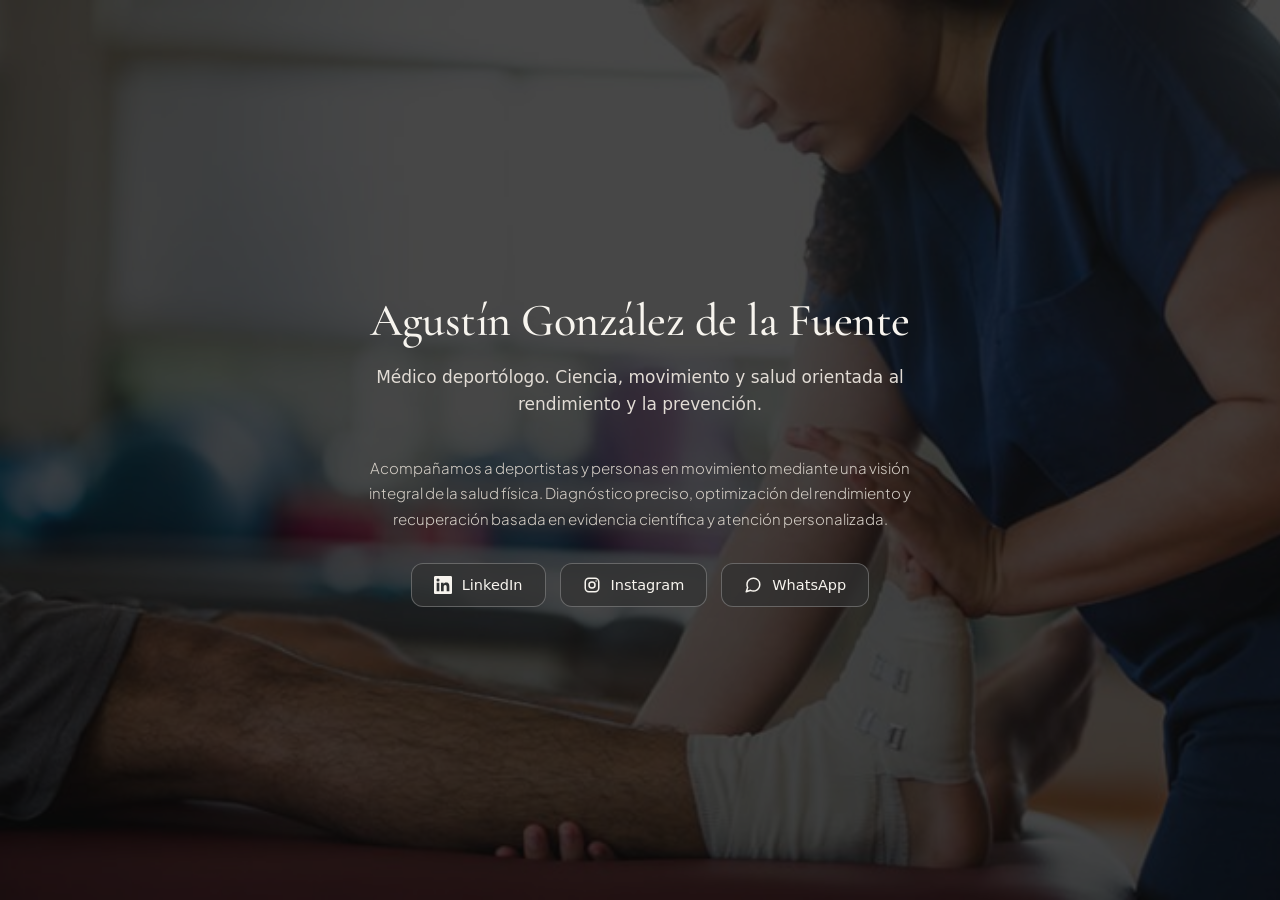
==== index.html @ ac8554bc "Rename index2.html to index.html" ====
<!DOCTYPE html>
<html lang="es">
<head>
    <meta charset="UTF-8">
    <meta name="viewport" content="width=device-width, initial-scale=1.0">
    <title>Agustín González de la Fuente - Médico Deportólogo</title>
    <!-- Importamos fuentes de alta gama desde Google Fonts -->
    <link rel="preconnect" href="https://fonts.googleapis.com">
    <link rel="preconnect" href="https://fonts.gstatic.com" crossorigin>
    <link href="https://fonts.googleapis.com/css2?family=Cormorant+Garamond:ital,wght@0,400;0,500;1,400&family=Plus+Jakarta+Sans:wght@300;400;500&display=swap" rel="stylesheet">
    
    <!-- Conectamos con el archivo CSS -->
    <link rel="stylesheet" href="style.css">
    
    <!-- Estilos específicos con velo negro exagerado para probar legibilidad -->
    <style>
        body, html {
            font-family: 'Plus Jakarta Sans', sans-serif;
        }
        .hero-titulo {
            font-family: 'Cormorant Garamond', serif;
            font-size: 46px;
            font-weight: 500;
            letter-spacing: -0.5px;
        }
        /* Fondo con la imagen */
        .hero-background {
            background-image: url('clinica deporte web 2.jpg');
        }
        /* Velo negro exagerado (opacidad alta al 75% para máxima legibilidad) */
        .hero-overlay {
            background-color: rgba(10, 10, 10, 0.75); 
        }
        /* Botones con borde redondeado */
        .btn-minimal {
            border-radius: 12px;
        }
        /* Estilo para el párrafo extendido */
        .hero-bio-extendida {
            font-size: 15px;
            color: #d1cbc3;
            margin-bottom: 32px;
            line-height: 1.7;
            font-weight: 300;
            max-width: 580px;
            margin-left: auto;
            margin-right: auto;
        }
    </style>
</head>
<body>

    <!-- Contenedor con la imagen de fondo y el velo oscuro profundo -->
    <div class="hero-background">
        <div class="hero-overlay"></div>
        
        <div class="hero-contenido">
            <h1 class="hero-titulo">Agustín González de la Fuente</h1>
            <p class="hero-subtitulo">Médico deportólogo. Ciencia, movimiento y salud orientada al rendimiento y la prevención.</p>
            
            <!-- Texto extendido -->
            <p class="hero-bio-extendida">
                Acompañamos a deportistas y personas en movimiento mediante una visión integral de la salud física. Diagnóstico preciso, optimización del rendimiento y recuperación basada en evidencia científica y atención personalizada.
            </p>

            <!-- Botones minimalistas -->
            <div class="contenedor-botones">
                <!-- LinkedIn -->
                <a href="#" target="_blank" rel="noopener noreferrer" class="btn-minimal">
                    <svg class="icono-svg" xmlns="http://www.w3.org/2000/svg" width="18" height="18" viewBox="0 0 24 24" fill="currentColor">
                        <path d="M20.447 20.452h-3.554v-5.569c0-1.328-.027-3.037-1.852-3.037-1.853 0-2.136 1.445-2.136 2.939v5.667H9.35V9h3.414v1.561h.049c.476-.9 1.637-1.85 3.37-1.85 3.601 0 4.267 2.37 4.267 5.455v6.286zM5.337 7.433a2.062 2.062 0 1 1 0-4.124 2.062 2.062 0 0 1 0 4.124zM7.119 20.452H3.555V9h3.564v11.452zM22.225 0H1.771C.792 0 0 .774 0 1.729v20.542C0 23.227.792 24 1.771 24h20.451C23.2 24 24 23.227 24 22.271V1.729C24 .774 23.2 0 22.222 0h.003z"/>
                    </svg>
                    <span>LinkedIn</span>
                </a>

                <!-- Instagram -->
                <a href="#" target="_blank" rel="noopener noreferrer" class="btn-minimal">
                    <svg class="icono-svg" xmlns="http://www.w3.org/2000/svg" width="18" height="18" viewBox="0 0 24 24" fill="none" stroke="currentColor" stroke-width="2" stroke-linecap="round" stroke-linejoin="round">
                        <rect x="3" y="3" width="18" height="18" rx="5"/>
                        <circle cx="12" cy="12" r="4"/>
                        <circle cx="17.5" cy="6.5" r="1" fill="currentColor" stroke="none"/>
                    </svg>
                    <span>Instagram</span>
                </a>

                <!-- WhatsApp -->
                <a href="#" target="_blank" rel="noopener noreferrer" class="btn-minimal">
                    <svg class="icono-svg" xmlns="http://www.w3.org/2000/svg" width="18" height="18" viewBox="0 0 24 24" fill="none" stroke="currentColor" stroke-width="2" stroke-linecap="round" stroke-linejoin="round">
                        <path d="M21 11.5a8.38 8.38 0 0 1-.9 3.8 8.5 8.5 0 0 1-7.6 4.7 8.38 8.38 0 0 1-3.8-.9L3 21l1.9-5.7a8.38 8.38 0 0 1-.9-3.8 8.5 8.5 0 0 1 4.7-7.6 8.38 8.38 0 0 1 3.8-.9h.5a8.48 8.48 0 0 1 8 8v.5z"/>
                    </svg>
                    <span>WhatsApp</span>
                </a>
            </div>
        </div>
    </div>

</body>
</html>
---- style.css ----
/* Configuración general de la página inmersiva */
* {
    margin: 0;
    padding: 0;
    box-sizing: border-box;
}

body, html {
    height: 100%;
    font-family: 'Georgia', 'Times New Roman', serif;
}

/* Contenedor principal con la foto de fondo */
.hero-background {
    position: relative;
    width: 100%;
    height: 100vh;
    background-image: url('clinica deporte web.jpg');
    background-size: cover;
    background-position: center;
    display: flex;
    align-items: center;
    justify-content: center;
}

/* Velo oscuro sutil (Overlay) para asegurar que la foto brille pero el texto sea legible */
.hero-overlay {
    position: absolute;
    top: 0;
    left: 0;
    width: 100%;
    height: 100%;
    background-color: rgba(20, 20, 20, 0.45);
    z-index: 1;
}

/* Contenido flotante central */
.hero-contenido {
    position: relative;
    z-index: 2;
    text-align: center;
    max-width: 680px;
    padding: 0 24px;
    color: #f7f4ee;
}

/* Título H1 elegante */
.hero-titulo {
    font-size: 38px;
    font-weight: 400;
    letter-spacing: -0.5px;
    margin-bottom: 16px;
    line-height: 1.2;
}

/* Breve bio / subtítulo */
.hero-subtitulo {
    font-size: 17px;
    color: #e2dcd5;
    margin-bottom: 36px;
    line-height: 1.6;
    font-family: system-ui, -apple-system, sans-serif;
    font-weight: 300;
}

/* Contenedor de botones */
.contenedor-botones {
    display: flex;
    justify-content: center;
    gap: 14px;
    flex-wrap: wrap;
}

/* Estilo de los botones minimalistas */
.btn-minimal {
    display: inline-flex;
    align-items: center;
    gap: 10px;
    background-color: rgba(50, 50, 50, 0.75);
    color: #f7f4ee;
    border: 1px solid rgba(255, 255, 255, 0.25);
    padding: 12px 22px;
    border-radius: 6px;
    text-decoration: none;
    font-size: 14.5px;
    font-family: system-ui, -apple-system, sans-serif;
    font-weight: 500;
    backdrop-filter: blur(4px);
    transition: all 0.3s ease;
}

/* Efecto Hover: Pasa a blanco con texto oscuro */
.btn-minimal:hover {
    background-color: #ffffff;
    color: #1a1a1a;
    border-color: #ffffff;
    transform: translateY(-2px);
}

/* Ajustes para celulares */
@media (max-width: 600px) {
    .hero-titulo {
        font-size: 28px;
    }
    .hero-subtitulo {
        font-size: 15px;
    }
    .contenedor-botones {
        flex-direction: column;
        align-items: stretch;
    }
    .btn-minimal {
        justify-content: center;
    }
}
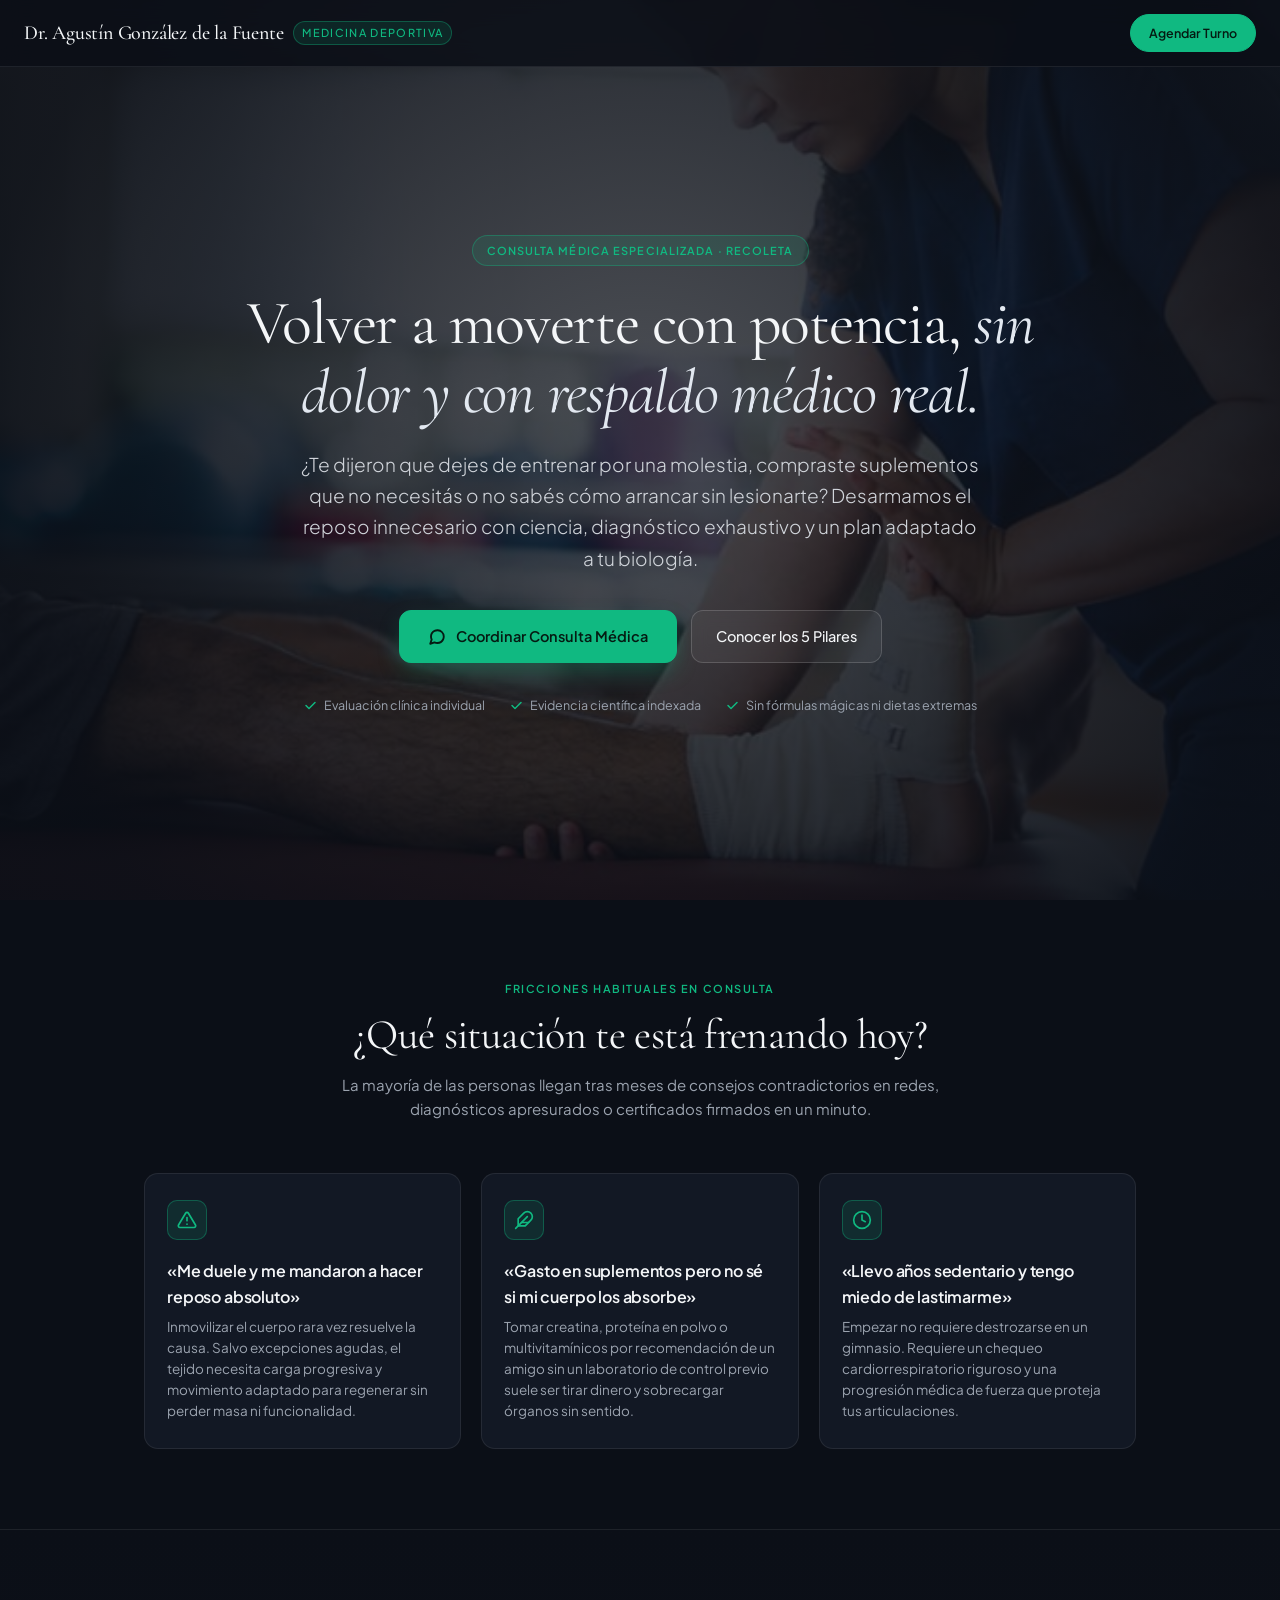
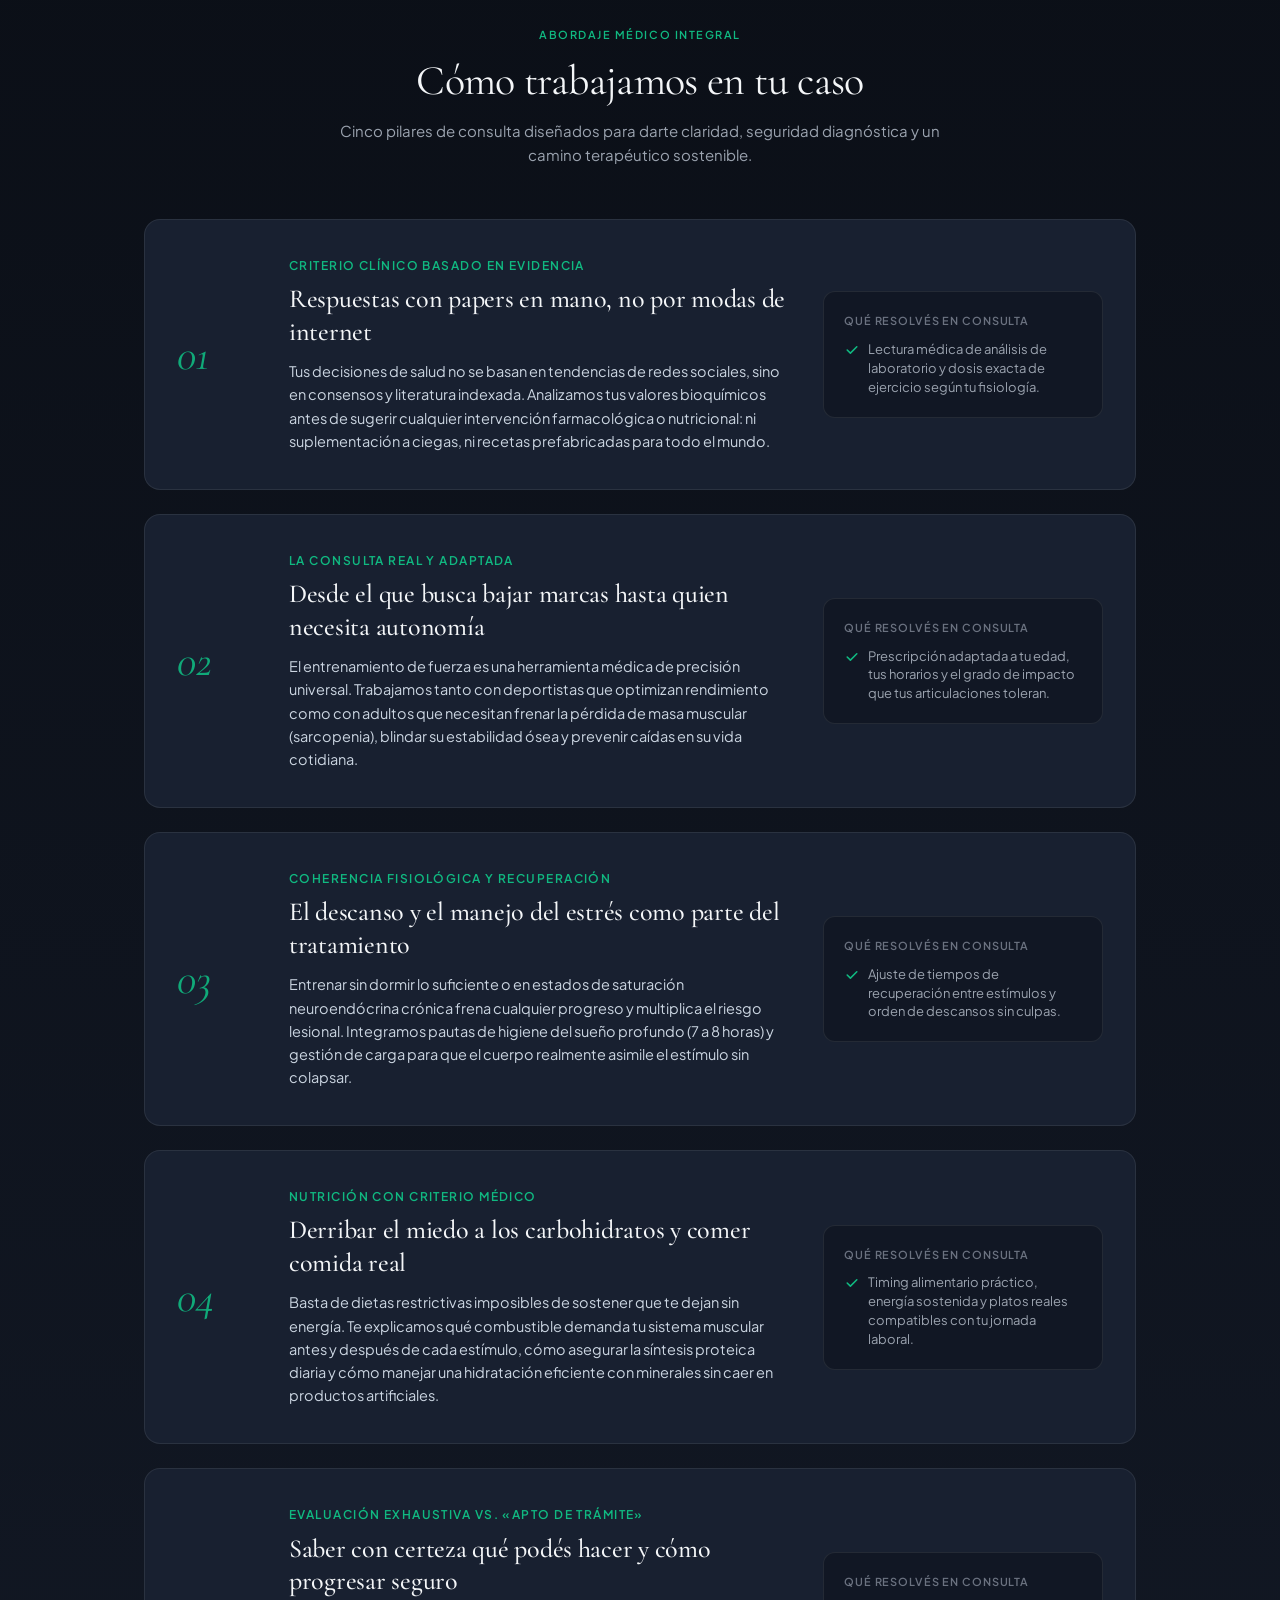
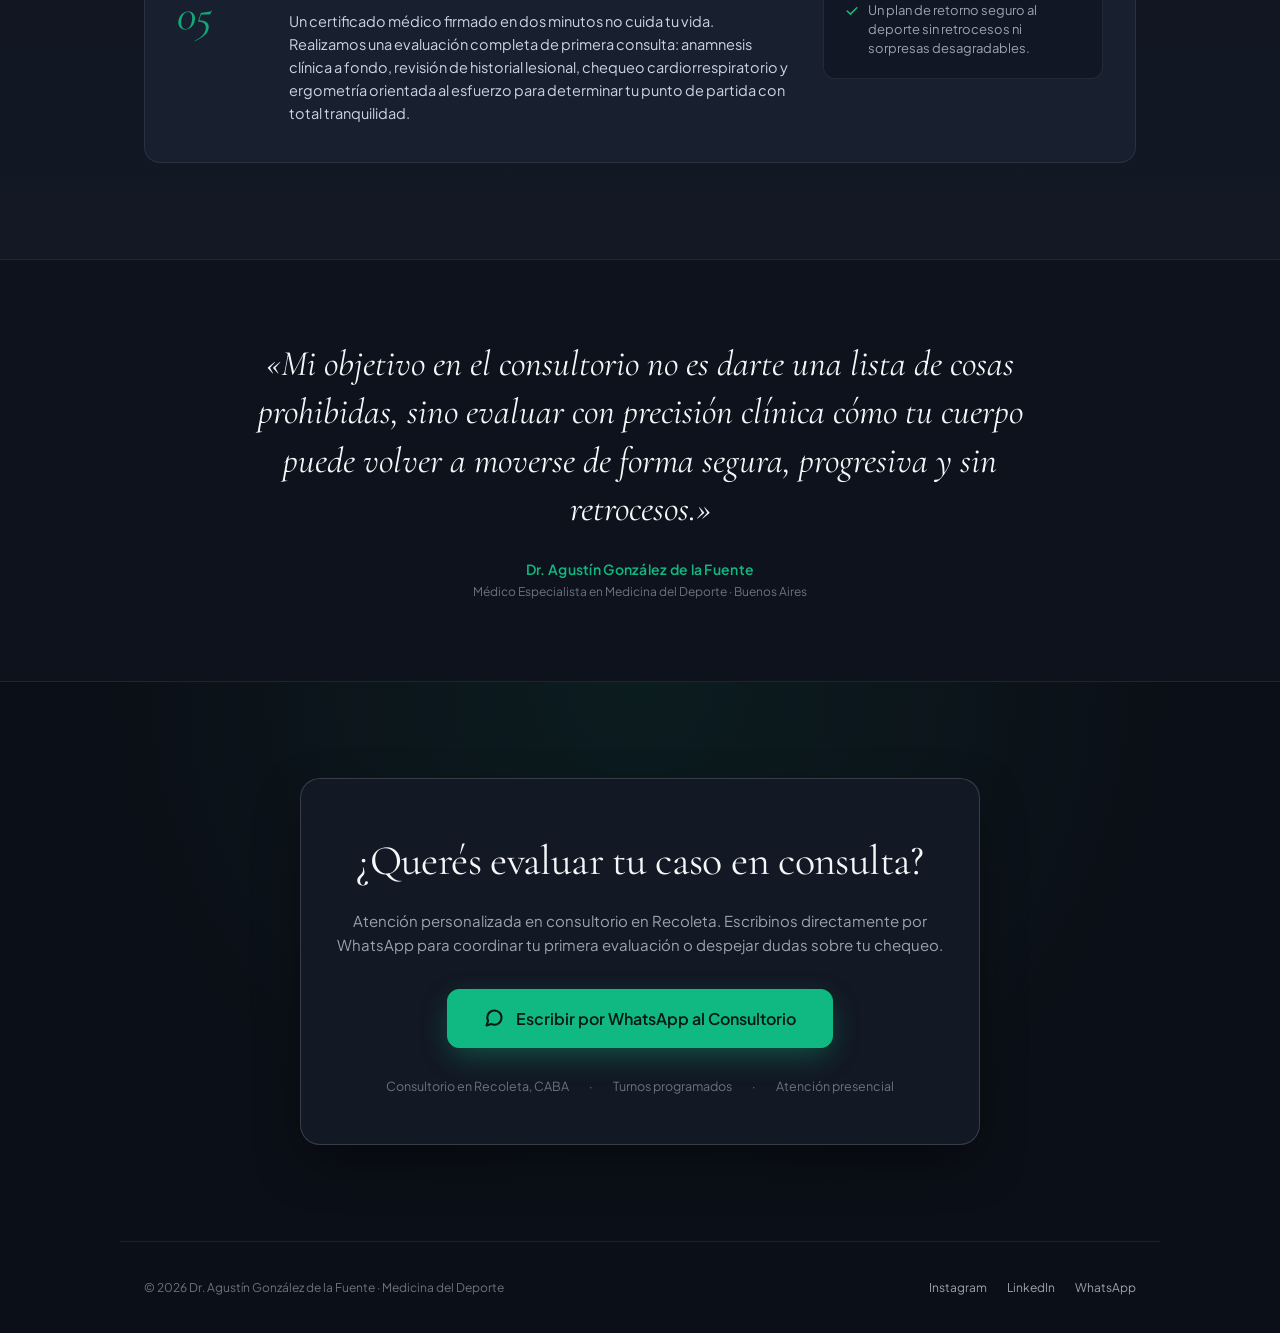
==== commit d051d236: "Rename index2.html to index.html" ====
--- a/index.html
+++ b/index.html
@@ -1,98 +1,924 @@
 <!DOCTYPE html>
 <html lang="es">
 <head>
-    <meta charset="UTF-8">
-    <meta name="viewport" content="width=device-width, initial-scale=1.0">
-    <title>Agustín González de la Fuente - Médico Deportólogo</title>
-    <!-- Importamos fuentes de alta gama desde Google Fonts -->
-    <link rel="preconnect" href="https://fonts.googleapis.com">
-    <link rel="preconnect" href="https://fonts.gstatic.com" crossorigin>
-    <link href="https://fonts.googleapis.com/css2?family=Cormorant+Garamond:ital,wght@0,400;0,500;1,400&family=Plus+Jakarta+Sans:wght@300;400;500&display=swap" rel="stylesheet">
-    
-    <!-- Conectamos con el archivo CSS -->
-    <link rel="stylesheet" href="style.css">
-    
-    <!-- Estilos específicos con velo negro exagerado para probar legibilidad -->
-    <style>
-        body, html {
-            font-family: 'Plus Jakarta Sans', sans-serif;
-        }
-        .hero-titulo {
-            font-family: 'Cormorant Garamond', serif;
-            font-size: 46px;
-            font-weight: 500;
-            letter-spacing: -0.5px;
-        }
-        /* Fondo con la imagen */
-        .hero-background {
-            background-image: url('clinica deporte web 2.jpg');
-        }
-        /* Velo negro exagerado (opacidad alta al 75% para máxima legibilidad) */
-        .hero-overlay {
-            background-color: rgba(10, 10, 10, 0.75); 
-        }
-        /* Botones con borde redondeado */
-        .btn-minimal {
-            border-radius: 12px;
-        }
-        /* Estilo para el párrafo extendido */
-        .hero-bio-extendida {
-            font-size: 15px;
-            color: #d1cbc3;
-            margin-bottom: 32px;
-            line-height: 1.7;
-            font-weight: 300;
-            max-width: 580px;
-            margin-left: auto;
-            margin-right: auto;
-        }
-    </style>
+  <meta charset="UTF-8">
+  <meta name="viewport" content="width=device-width, initial-scale=1.0">
+  <title>Dr. Agustín González de la Fuente · Medicina Deportiva & Rendimiento</title>
+  <meta name="description" content="Medicina del deporte con criterio clínico. Evaluación integral, retorno al movimiento sin dolor, nutrición basada en evidencia y prescripción médica personalizada en Recoleta, Buenos Aires.">
+  <link rel="preconnect" href="https://fonts.googleapis.com">
+  <link rel="preconnect" href="https://fonts.gstatic.com" crossorigin>
+  <link href="https://fonts.googleapis.com/css2?family=Cormorant+Garamond:ital,wght@0,400;0,500;0,600;1,400&family=Plus+Jakarta+Sans:wght@300;400;500;600;700&display=swap" rel="stylesheet">
+  <style>
+    *, *::before, *::after {
+      box-sizing: border-box;
+      margin: 0;
+      padding: 0;
+    }
+
+    :root {
+      --bg-dark: #0B0F17;
+      --bg-surface: #121824;
+      --bg-card: #182030;
+      --bg-card-hover: #1E283C;
+      --line: rgba(255, 255, 255, 0.08);
+      --line-strong: rgba(255, 255, 255, 0.16);
+      --text-main: #F4F6F8;
+      --text-muted: #9BA3AF;
+      --text-faint: #6B7280;
+      --accent-green: #10B981;
+      --accent-green-soft: rgba(16, 185, 129, 0.12);
+      --accent-green-border: rgba(16, 185, 129, 0.35);
+      --serif: 'Cormorant Garamond', Georgia, serif;
+      --sans: 'Plus Jakarta Sans', system-ui, -apple-system, sans-serif;
+    }
+
+    body {
+      background-color: var(--bg-dark);
+      color: var(--text-main);
+      font-family: var(--sans);
+      line-height: 1.6;
+      -webkit-font-smoothing: antialiased;
+      overflow-x: hidden;
+    }
+
+    /* Barra Superior Fija */
+    .topbar {
+      position: fixed;
+      top: 0;
+      left: 0;
+      width: 100%;
+      z-index: 50;
+      background: rgba(11, 15, 23, 0.85);
+      backdrop-filter: blur(12px);
+      border-bottom: 1px solid var(--line);
+      padding: 14px 24px;
+      display: flex;
+      justify-content: space-between;
+      align-items: center;
+    }
+
+    .topbar-brand {
+      font-family: var(--serif);
+      font-size: 20px;
+      font-weight: 500;
+      letter-spacing: -0.01em;
+      color: var(--text-main);
+      text-decoration: none;
+      display: flex;
+      align-items: center;
+      gap: 10px;
+    }
+
+    .topbar-brand span {
+      font-family: var(--sans);
+      font-size: 11px;
+      font-weight: 500;
+      text-transform: uppercase;
+      letter-spacing: 0.12em;
+      color: var(--accent-green);
+      padding: 2px 8px;
+      background: var(--accent-green-soft);
+      border: 1px solid var(--accent-green-border);
+      border-radius: 999px;
+    }
+
+    .topbar-actions {
+      display: flex;
+      align-items: center;
+      gap: 16px;
+    }
+
+    .btn-topbar {
+      display: inline-flex;
+      align-items: center;
+      gap: 8px;
+      padding: 8px 18px;
+      border-radius: 999px;
+      font-size: 12.5px;
+      font-weight: 600;
+      text-decoration: none;
+      transition: all 0.25s ease;
+      background: var(--accent-green);
+      color: #051A12;
+      border: 1px solid var(--accent-green);
+    }
+
+    .btn-topbar:hover {
+      background: #0ea372;
+      transform: translateY(-1px);
+    }
+
+    /* Hero */
+    .hero {
+      position: relative;
+      min-height: 100vh;
+      display: flex;
+      align-items: center;
+      justify-content: center;
+      padding: 120px 24px 70px;
+      background-image: url('clinica deporte web 2.jpg');
+      background-size: cover;
+      background-position: center;
+    }
+
+    .hero-overlay {
+      position: absolute;
+      inset: 0;
+      background: radial-gradient(circle at center, rgba(11, 15, 23, 0.72) 0%, rgba(11, 15, 23, 0.94) 85%);
+      z-index: 1;
+    }
+
+    .hero-container {
+      position: relative;
+      z-index: 2;
+      max-width: 820px;
+      text-align: center;
+      margin: 0 auto;
+    }
+
+    .pill-urgencia {
+      display: inline-flex;
+      align-items: center;
+      gap: 8px;
+      padding: 6px 14px;
+      border-radius: 999px;
+      font-size: 11px;
+      font-weight: 600;
+      text-transform: uppercase;
+      letter-spacing: 0.1em;
+      color: var(--accent-green);
+      background: var(--accent-green-soft);
+      border: 1px solid var(--accent-green-border);
+      margin-bottom: 24px;
+    }
+
+    .hero-title {
+      font-family: var(--serif);
+      font-size: clamp(36px, 5.2vw, 62px);
+      line-height: 1.1;
+      font-weight: 400;
+      letter-spacing: -0.02em;
+      color: var(--text-main);
+      margin-bottom: 22px;
+    }
+
+    .hero-title em {
+      font-style: italic;
+      color: #E2E8F0;
+    }
+
+    .hero-copy {
+      font-size: clamp(16px, 1.8vw, 19px);
+      line-height: 1.65;
+      color: #D1D5DB;
+      font-weight: 300;
+      max-width: 680px;
+      margin: 0 auto 36px;
+    }
+
+    .hero-ctas {
+      display: flex;
+      justify-content: center;
+      gap: 14px;
+      flex-wrap: wrap;
+      margin-bottom: 32px;
+    }
+
+    .btn-hero-primary {
+      display: inline-flex;
+      align-items: center;
+      gap: 10px;
+      padding: 14px 28px;
+      border-radius: 12px;
+      font-size: 14.5px;
+      font-weight: 600;
+      text-decoration: none;
+      background: var(--accent-green);
+      color: #051A12;
+      border: 1px solid var(--accent-green);
+      transition: all 0.25s ease;
+      box-shadow: 0 10px 25px -5px rgba(16, 185, 129, 0.35);
+    }
+
+    .btn-hero-primary:hover {
+      background: #0ea372;
+      transform: translateY(-2px);
+      box-shadow: 0 14px 30px -5px rgba(16, 185, 129, 0.45);
+    }
+
+    .btn-hero-secondary {
+      display: inline-flex;
+      align-items: center;
+      gap: 10px;
+      padding: 14px 24px;
+      border-radius: 12px;
+      font-size: 14.5px;
+      font-weight: 500;
+      text-decoration: none;
+      background: rgba(255, 255, 255, 0.05);
+      color: var(--text-main);
+      border: 1px solid var(--line-strong);
+      backdrop-filter: blur(8px);
+      transition: all 0.25s ease;
+    }
+
+    .btn-hero-secondary:hover {
+      background: rgba(255, 255, 255, 0.12);
+      border-color: rgba(255, 255, 255, 0.3);
+      transform: translateY(-2px);
+    }
+
+    .hero-specs {
+      display: flex;
+      justify-content: center;
+      gap: 24px;
+      flex-wrap: wrap;
+      font-size: 12.5px;
+      color: var(--text-muted);
+    }
+
+    .hero-spec-item {
+      display: inline-flex;
+      align-items: center;
+      gap: 6px;
+    }
+
+    .hero-spec-item svg {
+      color: var(--accent-green);
+    }
+
+    /* Contenedor General */
+    .container {
+      max-width: 1040px;
+      margin: 0 auto;
+      padding: 0 24px;
+    }
+
+    /* Sección de Preguntas Clínicas / Problemas */
+    .section-frustraciones {
+      padding: 80px 0;
+      background: var(--bg-dark);
+      border-bottom: 1px solid var(--line);
+    }
+
+    .section-header {
+      text-align: center;
+      max-width: 640px;
+      margin: 0 auto 52px;
+    }
+
+    .section-tag {
+      font-size: 11px;
+      text-transform: uppercase;
+      letter-spacing: 0.14em;
+      color: var(--accent-green);
+      font-weight: 600;
+      margin-bottom: 12px;
+    }
+
+    .section-title {
+      font-family: var(--serif);
+      font-size: clamp(28px, 3.4vw, 42px);
+      line-height: 1.18;
+      font-weight: 400;
+      letter-spacing: -0.015em;
+      color: var(--text-main);
+      margin-bottom: 14px;
+    }
+
+    .section-subtitle {
+      font-size: 15px;
+      color: var(--text-muted);
+      line-height: 1.6;
+    }
+
+    .grid-frustraciones {
+      display: grid;
+      grid-template-columns: repeat(3, 1fr);
+      gap: 20px;
+    }
+
+    .card-frustracion {
+      background: var(--bg-surface);
+      border: 1px solid var(--line);
+      border-radius: 14px;
+      padding: 26px 22px;
+      transition: all 0.25s ease;
+    }
+
+    .card-frustracion:hover {
+      border-color: var(--line-strong);
+      transform: translateY(-2px);
+    }
+
+    .icono-foco {
+      width: 40px;
+      height: 40px;
+      border-radius: 10px;
+      background: var(--accent-green-soft);
+      border: 1px solid var(--accent-green-border);
+      display: flex;
+      align-items: center;
+      justify-content: center;
+      color: var(--accent-green);
+      margin-bottom: 18px;
+    }
+
+    .card-frustracion h3 {
+      font-size: 16px;
+      font-weight: 600;
+      margin-bottom: 8px;
+      color: var(--text-main);
+      letter-spacing: -0.01em;
+    }
+
+    .card-frustracion p {
+      font-size: 13.5px;
+      color: var(--text-muted);
+      line-height: 1.55;
+    }
+
+    /* Grilla de los 5 Pilares Médicos */
+    .section-ejes {
+      padding: 96px 0;
+      background: linear-gradient(180deg, var(--bg-dark) 0%, var(--bg-surface) 100%);
+    }
+
+    .grid-ejes {
+      display: flex;
+      flex-direction: column;
+      gap: 24px;
+      margin-top: 48px;
+    }
+
+    .eje-card {
+      background: var(--bg-card);
+      border: 1px solid var(--line);
+      border-radius: 16px;
+      padding: 36px 32px;
+      display: grid;
+      grid-template-columns: 80px 1fr 280px;
+      gap: 32px;
+      align-items: center;
+      transition: all 0.3s ease;
+    }
+
+    .eje-card:hover {
+      background: var(--bg-card-hover);
+      border-color: var(--line-strong);
+    }
+
+    .eje-num {
+      font-family: var(--serif);
+      font-size: 44px;
+      font-weight: 400;
+      font-style: italic;
+      color: var(--accent-green);
+      line-height: 1;
+      opacity: 0.9;
+    }
+
+    .eje-body h3 {
+      font-size: 12px;
+      text-transform: uppercase;
+      letter-spacing: 0.12em;
+      color: var(--accent-green);
+      font-weight: 600;
+      margin-bottom: 8px;
+    }
+
+    .eje-body h4 {
+      font-family: var(--serif);
+      font-size: 26px;
+      font-weight: 500;
+      line-height: 1.25;
+      color: var(--text-main);
+      letter-spacing: -0.01em;
+      margin-bottom: 12px;
+    }
+
+    .eje-body p {
+      font-size: 14.5px;
+      color: #CBD5E1;
+      line-height: 1.6;
+    }
+
+    .eje-aside {
+      background: rgba(11, 15, 23, 0.45);
+      border: 1px solid var(--line);
+      border-radius: 12px;
+      padding: 20px;
+    }
+
+    .eje-aside-title {
+      font-size: 11px;
+      text-transform: uppercase;
+      letter-spacing: 0.08em;
+      color: var(--text-faint);
+      margin-bottom: 10px;
+      font-weight: 600;
+    }
+
+    .eje-aside-point {
+      display: flex;
+      align-items: flex-start;
+      gap: 8px;
+      font-size: 13px;
+      color: var(--text-muted);
+      line-height: 1.45;
+    }
+
+    .eje-aside-point svg {
+      flex-shrink: 0;
+      color: var(--accent-green);
+      margin-top: 2px;
+    }
+
+    /* Manifiesto / Cita Médica Central */
+    .section-cita {
+      padding: 80px 0;
+      border-top: 1px solid var(--line);
+      border-bottom: 1px solid var(--line);
+      background: #0D121D;
+      text-align: center;
+    }
+
+    .cita-box {
+      max-width: 780px;
+      margin: 0 auto;
+    }
+
+    .cita-texto {
+      font-family: var(--serif);
+      font-size: clamp(24px, 3.2vw, 36px);
+      line-height: 1.35;
+      font-weight: 400;
+      font-style: italic;
+      color: var(--text-main);
+      margin-bottom: 24px;
+    }
+
+    .cita-autor {
+      font-size: 14px;
+      font-weight: 600;
+      color: var(--accent-green);
+      letter-spacing: 0.02em;
+    }
+
+    .cita-cargo {
+      font-size: 12px;
+      color: var(--text-faint);
+      margin-top: 2px;
+    }
+
+    /* Consulta y Conversión Directa */
+    .section-conversion {
+      padding: 96px 0;
+      text-align: center;
+      background: radial-gradient(circle at top, rgba(16, 185, 129, 0.08) 0%, transparent 65%);
+    }
+
+    .box-conversion {
+      max-width: 680px;
+      margin: 0 auto;
+      background: var(--bg-surface);
+      border: 1px solid var(--line-strong);
+      border-radius: 20px;
+      padding: 48px 36px;
+      box-shadow: 0 20px 50px -10px rgba(0, 0, 0, 0.5);
+    }
+
+    .box-conversion h2 {
+      font-family: var(--serif);
+      font-size: clamp(30px, 3.6vw, 42px);
+      font-weight: 400;
+      margin-bottom: 14px;
+      letter-spacing: -0.015em;
+    }
+
+    .box-conversion p {
+      font-size: 15px;
+      color: var(--text-muted);
+      line-height: 1.6;
+      margin-bottom: 32px;
+    }
+
+    .btn-agenda-grande {
+      display: inline-flex;
+      align-items: center;
+      gap: 12px;
+      padding: 16px 36px;
+      border-radius: 12px;
+      font-size: 16px;
+      font-weight: 600;
+      text-decoration: none;
+      background: var(--accent-green);
+      color: #051A12;
+      border: 1px solid var(--accent-green);
+      transition: all 0.25s ease;
+      box-shadow: 0 10px 30px -5px rgba(16, 185, 129, 0.4);
+    }
+
+    .btn-agenda-grande:hover {
+      background: #0ea372;
+      transform: translateY(-2px);
+      box-shadow: 0 16px 36px -5px rgba(16, 185, 129, 0.5);
+    }
+
+    .info-consultorio {
+      margin-top: 28px;
+      display: flex;
+      justify-content: center;
+      gap: 20px;
+      flex-wrap: wrap;
+      font-size: 12.5px;
+      color: var(--text-faint);
+    }
+
+    /* Footer */
+    .footer {
+      border-top: 1px solid var(--line);
+      padding: 36px 24px;
+      font-size: 12px;
+      color: var(--text-faint);
+      display: flex;
+      justify-content: space-between;
+      align-items: center;
+      max-width: 1040px;
+      margin: 0 auto;
+      flex-wrap: wrap;
+      gap: 16px;
+    }
+
+    .footer-links a {
+      color: var(--text-muted);
+      text-decoration: none;
+      margin-left: 18px;
+      transition: color 0.2s ease;
+    }
+
+    .footer-links a:hover {
+      color: var(--accent-green);
+    }
+
+    /* Botón Flotante Mobile */
+    .btn-flotante-mobile {
+      display: none;
+      position: fixed;
+      bottom: 20px;
+      left: 20px;
+      right: 20px;
+      z-index: 99;
+      background: var(--accent-green);
+      color: #051A12;
+      font-weight: 700;
+      font-size: 15px;
+      padding: 14px 20px;
+      border-radius: 14px;
+      text-align: center;
+      text-decoration: none;
+      box-shadow: 0 12px 30px rgba(0, 0, 0, 0.7);
+      align-items: center;
+      justify-content: center;
+      gap: 8px;
+    }
+
+    /* Responsive */
+    @media (max-width: 900px) {
+      .grid-frustraciones {
+        grid-template-columns: 1fr;
+      }
+
+      .eje-card {
+        grid-template-columns: 1fr;
+        gap: 20px;
+        padding: 28px 24px;
+      }
+
+      .eje-num {
+        font-size: 32px;
+      }
+
+      .eje-aside {
+        margin-top: 8px;
+      }
+    }
+
+    @media (max-width: 640px) {
+      .topbar {
+        padding: 12px 16px;
+      }
+
+      .topbar-brand span {
+        display: none;
+      }
+
+      .hero {
+        padding: 100px 16px 60px;
+      }
+
+      .hero-ctas {
+        flex-direction: column;
+        align-items: stretch;
+      }
+
+      .btn-hero-primary, .btn-hero-secondary {
+        justify-content: center;
+      }
+
+      .box-conversion {
+        padding: 32px 20px;
+      }
+
+      .btn-flotante-mobile {
+        display: flex;
+      }
+
+      body {
+        padding-bottom: 70px;
+      }
+
+      .footer {
+        flex-direction: column;
+        align-items: flex-start;
+      }
+
+      .footer-links a {
+        margin-left: 0;
+        margin-right: 16px;
+      }
+    }
+  </style>
 </head>
 <body>
 
-    <!-- Contenedor con la imagen de fondo y el velo oscuro profundo -->
-    <div class="hero-background">
-        <div class="hero-overlay"></div>
+  <!-- Barra Superior -->
+  <header class="topbar">
+    <a href="#" class="topbar-brand">
+      Dr. Agustín González de la Fuente
+      <span>Medicina Deportiva</span>
+    </a>
+    <div class="topbar-actions">
+      <a href="https://wa.me/5491158534321?text=Hola%20Dr.%20Agust%C3%ADn,%20quisiera%20coordinar%20una%20consulta%20m%C3%A9dica." class="btn-topbar" target="_blank" rel="noopener">
+        <span>Agendar Turno</span>
+      </a>
+    </div>
+  </header>
+
+  <!-- Hero enfocado en el dolor del paciente -->
+  <section class="hero">
+    <div class="hero-overlay"></div>
+    <div class="hero-container">
+      <div class="pill-urgencia">Consulta Médica Especializada · Recoleta</div>
+      <h1 class="hero-title">
+        Volver a moverte con potencia, <em>sin dolor y con respaldo médico real.</em>
+      </h1>
+      <p class="hero-copy">
+        ¿Te dijeron que dejes de entrenar por una molestia, compraste suplementos que no necesitás o no sabés cómo arrancar sin lesionarte? Desarmamos el reposo innecesario con ciencia, diagnóstico exhaustivo y un plan adaptado a tu biología.
+      </p>
+      <div class="hero-ctas">
+        <a href="https://wa.me/5491158534321?text=Hola%20Dr.%20Agust%C3%ADn,%20quiero%20hacer%20una%20primera%20consulta%20deportol%C3%B3gica." class="btn-hero-primary" target="_blank" rel="noopener">
+          <svg width="18" height="18" viewBox="0 0 24 24" fill="none" stroke="currentColor" stroke-width="2.5" stroke-linecap="round" stroke-linejoin="round">
+            <path d="M21 11.5a8.38 8.38 0 0 1-.9 3.8 8.5 8.5 0 0 1-7.6 4.7 8.38 8.38 0 0 1-3.8-.9L3 21l1.9-5.7a8.38 8.38 0 0 1-.9-3.8 8.5 8.5 0 0 1 4.7-7.6 8.38 8.38 0 0 1 3.8-.9h.5a8.48 8.48 0 0 1 8 8v.5z"/>
+          </svg>
+          Coordinar Consulta Médica
+        </a>
+        <a href="#soluciones" class="btn-hero-secondary">
+          Conocer los 5 Pilares
+        </a>
+      </div>
+      <div class="hero-specs">
+        <div class="hero-spec-item">
+          <svg width="15" height="15" viewBox="0 0 20 20" fill="currentColor"><path fill-rule="evenodd" d="M16.707 5.293a1 1 0 010 1.414l-8 8a1 1 0 01-1.414 0l-4-4a1 1 0 011.414-1.414L8 12.586l7.293-7.293a1 1 0 011.414 0z" clip-rule="evenodd"/></svg>
+          Evaluación clínica individual
+        </div>
+        <div class="hero-spec-item">
+          <svg width="15" height="15" viewBox="0 0 20 20" fill="currentColor"><path fill-rule="evenodd" d="M16.707 5.293a1 1 0 010 1.414l-8 8a1 1 0 01-1.414 0l-4-4a1 1 0 011.414-1.414L8 12.586l7.293-7.293a1 1 0 011.414 0z" clip-rule="evenodd"/></svg>
+          Evidencia científica indexada
+        </div>
+        <div class="hero-spec-item">
+          <svg width="15" height="15" viewBox="0 0 20 20" fill="currentColor"><path fill-rule="evenodd" d="M16.707 5.293a1 1 0 010 1.414l-8 8a1 1 0 01-1.414 0l-4-4a1 1 0 011.414-1.414L8 12.586l7.293-7.293a1 1 0 011.414 0z" clip-rule="evenodd"/></svg>
+          Sin fórmulas mágicas ni dietas extremas
+        </div>
+      </div>
+    </div>
+  </section>
+
+  <!-- Fricciones comunes que traen los pacientes a consulta -->
+  <section class="section-frustraciones">
+    <div class="container">
+      <div class="section-header">
+        <div class="section-tag">Fricciones habituales en consulta</div>
+        <h2 class="section-title">¿Qué situación te está frenando hoy?</h2>
+        <p class="section-subtitle">La mayoría de las personas llegan tras meses de consejos contradictorios en redes, diagnósticos apresurados o certificados firmados en un minuto.</p>
+      </div>
+
+      <div class="grid-frustraciones">
+        <div class="card-frustracion">
+          <div class="icono-foco">
+            <svg width="20" height="20" viewBox="0 0 24 24" fill="none" stroke="currentColor" stroke-width="2" stroke-linecap="round" stroke-linejoin="round">
+              <path d="M10.29 3.86L1.82 18a2 2 0 0 0 1.71 3h16.94a2 2 0 0 0 1.71-3L13.71 3.86a2 2 0 0 0-3.42 0z"/>
+              <line x1="12" y1="9" x2="12" y2="13"/>
+              <line x1="12" y1="17" x2="12.01" y2="17"/>
+            </svg>
+          </div>
+          <h3>«Me duele y me mandaron a hacer reposo absoluto»</h3>
+          <p>Inmovilizar el cuerpo rara vez resuelve la causa. Salvo excepciones agudas, el tejido necesita carga progresiva y movimiento adaptado para regenerar sin perder masa ni funcionalidad.</p>
+        </div>
+
+        <div class="card-frustracion">
+          <div class="icono-foco">
+            <svg width="20" height="20" viewBox="0 0 24 24" fill="none" stroke="currentColor" stroke-width="2" stroke-linecap="round" stroke-linejoin="round">
+              <path d="M20.24 12.24a6 6 0 0 0-8.49-8.49L5 10.5V19h8.5z"/>
+              <line x1="16" y1="8" x2="2" y2="22"/>
+              <line x1="17.5" y1="15" x2="9" y2="15"/>
+            </svg>
+          </div>
+          <h3>«Gasto en suplementos pero no sé si mi cuerpo los absorbe»</h3>
+          <p>Tomar creatina, proteína en polvo o multivitamínicos por recomendación de un amigo sin un laboratorio de control previo suele ser tirar dinero y sobrecargar órganos sin sentido.</p>
+        </div>
+
+        <div class="card-frustracion">
+          <div class="icono-foco">
+            <svg width="20" height="20" viewBox="0 0 24 24" fill="none" stroke="currentColor" stroke-width="2" stroke-linecap="round" stroke-linejoin="round">
+              <circle cx="12" cy="12" r="10"/>
+              <polyline points="12 6 12 12 16 14"/>
+            </svg>
+          </div>
+          <h3>«Llevo años sedentario y tengo miedo de lastimarme»</h3>
+          <p>Empezar no requiere destrozarse en un gimnasio. Requiere un chequeo cardiorrespiratorio riguroso y una progresión médica de fuerza que proteja tus articulaciones.</p>
+        </div>
+      </div>
+    </div>
+  </section>
+
+  <!-- Los 5 Ejes Clínicos (Reorientados al paciente y sus dolores) -->
+  <section class="section-ejes" id="soluciones">
+    <div class="container">
+      <div class="section-header">
+        <div class="section-tag">Abordaje Médico Integral</div>
+        <h2 class="section-title">Cómo trabajamos en tu caso</h2>
+        <p class="section-subtitle">Cinco pilares de consulta diseñados para darte claridad, seguridad diagnóstica y un camino terapéutico sostenible.</p>
+      </div>
+
+      <div class="grid-ejes">
         
-        <div class="hero-contenido">
-            <h1 class="hero-titulo">Agustín González de la Fuente</h1>
-            <p class="hero-subtitulo">Médico deportólogo. Ciencia, movimiento y salud orientada al rendimiento y la prevención.</p>
-            
-            <!-- Texto extendido -->
-            <p class="hero-bio-extendida">
-                Acompañamos a deportistas y personas en movimiento mediante una visión integral de la salud física. Diagnóstico preciso, optimización del rendimiento y recuperación basada en evidencia científica y atención personalizada.
+        <!-- EJE 01 -->
+        <article class="eje-card">
+          <div class="eje-num">01</div>
+          <div class="eje-body">
+            <h3>Criterio Clínico Basado en Evidencia</h3>
+            <h4>Respuestas con papers en mano, no por modas de internet</h4>
+            <p>
+              Tus decisiones de salud no se basan en tendencias de redes sociales, sino en consensos y literatura indexada. Analizamos tus valores bioquímicos antes de sugerir cualquier intervención farmacológica o nutricional: ni suplementación a ciegas, ni recetas prefabricadas para todo el mundo.
             </p>
-
-            <!-- Botones minimalistas -->
-            <div class="contenedor-botones">
-                <!-- LinkedIn -->
-                <a href="#" target="_blank" rel="noopener noreferrer" class="btn-minimal">
-                    <svg class="icono-svg" xmlns="http://www.w3.org/2000/svg" width="18" height="18" viewBox="0 0 24 24" fill="currentColor">
-                        <path d="M20.447 20.452h-3.554v-5.569c0-1.328-.027-3.037-1.852-3.037-1.853 0-2.136 1.445-2.136 2.939v5.667H9.35V9h3.414v1.561h.049c.476-.9 1.637-1.85 3.37-1.85 3.601 0 4.267 2.37 4.267 5.455v6.286zM5.337 7.433a2.062 2.062 0 1 1 0-4.124 2.062 2.062 0 0 1 0 4.124zM7.119 20.452H3.555V9h3.564v11.452zM22.225 0H1.771C.792 0 0 .774 0 1.729v20.542C0 23.227.792 24 1.771 24h20.451C23.2 24 24 23.227 24 22.271V1.729C24 .774 23.2 0 22.222 0h.003z"/>
-                    </svg>
-                    <span>LinkedIn</span>
-                </a>
-
-                <!-- Instagram -->
-                <a href="#" target="_blank" rel="noopener noreferrer" class="btn-minimal">
-                    <svg class="icono-svg" xmlns="http://www.w3.org/2000/svg" width="18" height="18" viewBox="0 0 24 24" fill="none" stroke="currentColor" stroke-width="2" stroke-linecap="round" stroke-linejoin="round">
-                        <rect x="3" y="3" width="18" height="18" rx="5"/>
-                        <circle cx="12" cy="12" r="4"/>
-                        <circle cx="17.5" cy="6.5" r="1" fill="currentColor" stroke="none"/>
-                    </svg>
-                    <span>Instagram</span>
-                </a>
-
-                <!-- WhatsApp -->
-                <a href="#" target="_blank" rel="noopener noreferrer" class="btn-minimal">
-                    <svg class="icono-svg" xmlns="http://www.w3.org/2000/svg" width="18" height="18" viewBox="0 0 24 24" fill="none" stroke="currentColor" stroke-width="2" stroke-linecap="round" stroke-linejoin="round">
-                        <path d="M21 11.5a8.38 8.38 0 0 1-.9 3.8 8.5 8.5 0 0 1-7.6 4.7 8.38 8.38 0 0 1-3.8-.9L3 21l1.9-5.7a8.38 8.38 0 0 1-.9-3.8 8.5 8.5 0 0 1 4.7-7.6 8.38 8.38 0 0 1 3.8-.9h.5a8.48 8.48 0 0 1 8 8v.5z"/>
-                    </svg>
-                    <span>WhatsApp</span>
-                </a>
+          </div>
+          <div class="eje-aside">
+            <div class="eje-aside-title">Qué resolvés en consulta</div>
+            <div class="eje-aside-point">
+              <svg width="16" height="16" viewBox="0 0 20 20" fill="currentColor"><path fill-rule="evenodd" d="M16.707 5.293a1 1 0 010 1.414l-8 8a1 1 0 01-1.414 0l-4-4a1 1 0 011.414-1.414L8 12.586l7.293-7.293a1 1 0 011.414 0z" clip-rule="evenodd"/></svg>
+              <span>Lectura médica de análisis de laboratorio y dosis exacta de ejercicio según tu fisiología.</span>
             </div>
+          </div>
+        </article>
+
+        <!-- EJE 02 -->
+        <article class="eje-card">
+          <div class="eje-num">02</div>
+          <div class="eje-body">
+            <h3>La Consulta Real y Adaptada</h3>
+            <h4>Desde el que busca bajar marcas hasta quien necesita autonomía</h4>
+            <p>
+              El entrenamiento de fuerza es una herramienta médica de precisión universal. Trabajamos tanto con deportistas que optimizan rendimiento como con adultos que necesitan frenar la pérdida de masa muscular (sarcopenia), blindar su estabilidad ósea y prevenir caídas en su vida cotidiana.
+            </p>
+          </div>
+          <div class="eje-aside">
+            <div class="eje-aside-title">Qué resolvés en consulta</div>
+            <div class="eje-aside-point">
+              <svg width="16" height="16" viewBox="0 0 20 20" fill="currentColor"><path fill-rule="evenodd" d="M16.707 5.293a1 1 0 010 1.414l-8 8a1 1 0 01-1.414 0l-4-4a1 1 0 011.414-1.414L8 12.586l7.293-7.293a1 1 0 011.414 0z" clip-rule="evenodd"/></svg>
+              <span>Prescripción adaptada a tu edad, tus horarios y el grado de impacto que tus articulaciones toleran.</span>
+            </div>
+          </div>
+        </article>
+
+        <!-- EJE 03 -->
+        <article class="eje-card">
+          <div class="eje-num">03</div>
+          <div class="eje-body">
+            <h3>Coherencia Fisiológica y Recuperación</h3>
+            <h4>El descanso y el manejo del estrés como parte del tratamiento</h4>
+            <p>
+              Entrenar sin dormir lo suficiente o en estados de saturación neuroendócrina crónica frena cualquier progreso y multiplica el riesgo lesional. Integramos pautas de higiene del sueño profundo (7 a 8 horas) y gestión de carga para que el cuerpo realmente asimile el estímulo sin colapsar.
+            </p>
+          </div>
+          <div class="eje-aside">
+            <div class="eje-aside-title">Qué resolvés en consulta</div>
+            <div class="eje-aside-point">
+              <svg width="16" height="16" viewBox="0 0 20 20" fill="currentColor"><path fill-rule="evenodd" d="M16.707 5.293a1 1 0 010 1.414l-8 8a1 1 0 01-1.414 0l-4-4a1 1 0 011.414-1.414L8 12.586l7.293-7.293a1 1 0 011.414 0z" clip-rule="evenodd"/></svg>
+              <span>Ajuste de tiempos de recuperación entre estímulos y orden de descansos sin culpas.</span>
+            </div>
+          </div>
+        </article>
+
+        <!-- EJE 04 -->
+        <article class="eje-card">
+          <div class="eje-num">04</div>
+          <div class="eje-body">
+            <h3>Nutrición con Criterio Médico</h3>
+            <h4>Derribar el miedo a los carbohidratos y comer comida real</h4>
+            <p>
+              Basta de dietas restrictivas imposibles de sostener que te dejan sin energía. Te explicamos qué combustible demanda tu sistema muscular antes y después de cada estímulo, cómo asegurar la síntesis proteica diaria y cómo manejar una hidratación eficiente con minerales sin caer en productos artificiales.
+            </p>
+          </div>
+          <div class="eje-aside">
+            <div class="eje-aside-title">Qué resolvés en consulta</div>
+            <div class="eje-aside-point">
+              <svg width="16" height="16" viewBox="0 0 20 20" fill="currentColor"><path fill-rule="evenodd" d="M16.707 5.293a1 1 0 010 1.414l-8 8a1 1 0 01-1.414 0l-4-4a1 1 0 011.414-1.414L8 12.586l7.293-7.293a1 1 0 011.414 0z" clip-rule="evenodd"/></svg>
+              <span>Timing alimentario práctico, energía sostenida y platos reales compatibles con tu jornada laboral.</span>
+            </div>
+          </div>
+        </article>
+
+        <!-- EJE 05 -->
+        <article class="eje-card">
+          <div class="eje-num">05</div>
+          <div class="eje-body">
+            <h3>Evaluación Exhaustiva vs. «Apto de Trámite»</h3>
+            <h4>Saber con certeza qué podés hacer y cómo progresar seguro</h4>
+            <p>
+              Un certificado médico firmado en dos minutos no cuida tu vida. Realizamos una evaluación completa de primera consulta: anamnesis clínica a fondo, revisión de historial lesional, chequeo cardiorrespiratorio y ergometría orientada al esfuerzo para determinar tu punto de partida con total tranquilidad.
+            </p>
+          </div>
+          <div class="eje-aside">
+            <div class="eje-aside-title">Qué resolvés en consulta</div>
+            <div class="eje-aside-point">
+              <svg width="16" height="16" viewBox="0 0 20 20" fill="currentColor"><path fill-rule="evenodd" d="M16.707 5.293a1 1 0 010 1.414l-8 8a1 1 0 01-1.414 0l-4-4a1 1 0 011.414-1.414L8 12.586l7.293-7.293a1 1 0 011.414 0z" clip-rule="evenodd"/></svg>
+              <span>Un plan de retorno seguro al deporte sin retrocesos ni sorpresas desagradables.</span>
+            </div>
+          </div>
+        </article>
+
+      </div>
+    </div>
+  </section>
+
+  <!-- Cita central de autoridad y confianza -->
+  <section class="section-cita">
+    <div class="container">
+      <div class="cita-box">
+        <blockquote class="cita-texto">
+          «Mi objetivo en el consultorio no es darte una lista de cosas prohibidas, sino evaluar con precisión clínica cómo tu cuerpo puede volver a moverse de forma segura, progresiva y sin retrocesos.»
+        </blockquote>
+        <div class="cita-autor">Dr. Agustín González de la Fuente</div>
+        <div class="cita-cargo">Médico Especialista en Medicina del Deporte · Buenos Aires</div>
+      </div>
+    </div>
+  </section>
+
+  <!-- Caja de Conversión / Pauta -->
+  <section class="section-conversion" id="contacto">
+    <div class="container">
+      <div class="box-conversion">
+        <h2>¿Querés evaluar tu caso en consulta?</h2>
+        <p>
+          Atención personalizada en consultorio en Recoleta. Escribinos directamente por WhatsApp para coordinar tu primera evaluación o despejar dudas sobre tu chequeo.
+        </p>
+        <a href="https://wa.me/5491158534321?text=Hola%20Dr.%20Agust%C3%ADn,%20quisiera%20agendar%20una%20primera%20consulta%20m%C3%A9dica%20en%20el%20consultorio." class="btn-agenda-grande" target="_blank" rel="noopener">
+          <svg width="20" height="20" viewBox="0 0 24 24" fill="none" stroke="currentColor" stroke-width="2.5" stroke-linecap="round" stroke-linejoin="round">
+            <path d="M21 11.5a8.38 8.38 0 0 1-.9 3.8 8.5 8.5 0 0 1-7.6 4.7 8.38 8.38 0 0 1-3.8-.9L3 21l1.9-5.7a8.38 8.38 0 0 1-.9-3.8 8.5 8.5 0 0 1 4.7-7.6 8.38 8.38 0 0 1 3.8-.9h.5a8.48 8.48 0 0 1 8 8v.5z"/>
+          </svg>
+          Escribir por WhatsApp al Consultorio
+        </a>
+        <div class="info-consultorio">
+          <span>Consultorio en Recoleta, CABA</span>
+          <span>·</span>
+          <span>Turnos programados</span>
+          <span>·</span>
+          <span>Atención presencial</span>
         </div>
+      </div>
     </div>
+  </section>
+
+  <!-- Pie de página -->
+  <footer class="footer">
+    <div>
+      © 2026 Dr. Agustín González de la Fuente · Medicina del Deporte
+    </div>
+    <div class="footer-links">
+      <a href="https://instagram.com" target="_blank" rel="noopener">Instagram</a>
+      <a href="https://linkedin.com" target="_blank" rel="noopener">LinkedIn</a>
+      <a href="https://wa.me/5491158534321" target="_blank" rel="noopener">WhatsApp</a>
+    </div>
+  </footer>
+
+  <!-- Botón Flotante para Tráfico Mobile (Pauta) -->
+  <a href="https://wa.me/5491158534321?text=Hola%20Dr.%20Agust%C3%ADn,%20te%20escribo%20desde%20la%20web%20para%20coordinar%20un%20turno." class="btn-flotante-mobile" target="_blank" rel="noopener">
+    <svg width="20" height="20" viewBox="0 0 24 24" fill="none" stroke="currentColor" stroke-width="2.5" stroke-linecap="round" stroke-linejoin="round">
+      <path d="M21 11.5a8.38 8.38 0 0 1-.9 3.8 8.5 8.5 0 0 1-7.6 4.7 8.38 8.38 0 0 1-3.8-.9L3 21l1.9-5.7a8.38 8.38 0 0 1-.9-3.8 8.5 8.5 0 0 1 4.7-7.6 8.38 8.38 0 0 1 3.8-.9h.5a8.48 8.48 0 0 1 8 8v.5z"/>
+    </svg>
+    Consultar por WhatsApp
+  </a>
 
 </body>
 </html>
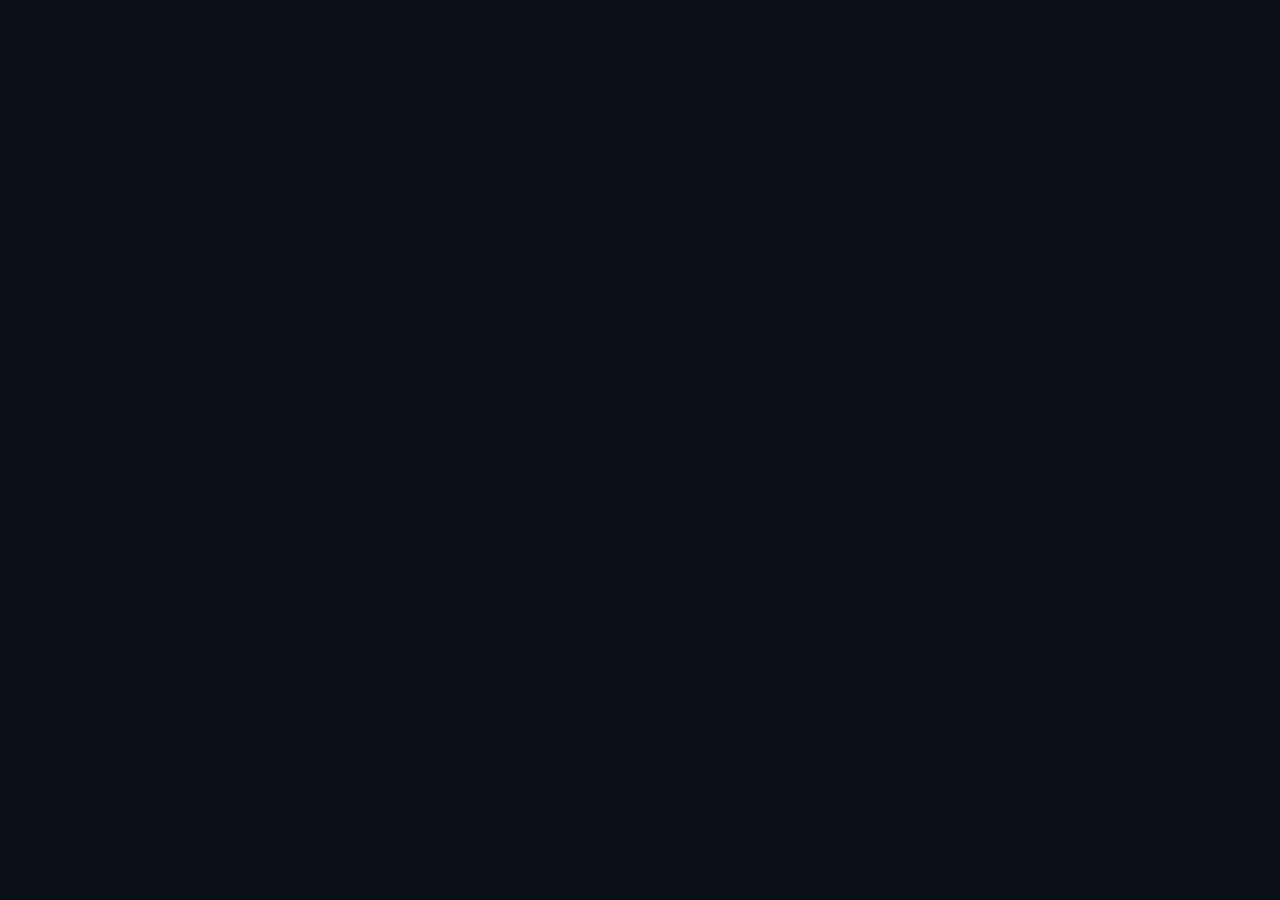
==== commit 6ba2c6af: "Update index.html" ====
--- a/index.html
+++ b/index.html
@@ -364,561 +364,4 @@
     }
 
     .eje-card:hover {
-      background: var(--bg-card-hover);
-      border-color: var(--line-strong);
-    }
-
-    .eje-num {
-      font-family: var(--serif);
-      font-size: 44px;
-      font-weight: 400;
-      font-style: italic;
-      color: var(--accent-green);
-      line-height: 1;
-      opacity: 0.9;
-    }
-
-    .eje-body h3 {
-      font-size: 12px;
-      text-transform: uppercase;
-      letter-spacing: 0.12em;
-      color: var(--accent-green);
-      font-weight: 600;
-      margin-bottom: 8px;
-    }
-
-    .eje-body h4 {
-      font-family: var(--serif);
-      font-size: 26px;
-      font-weight: 500;
-      line-height: 1.25;
-      color: var(--text-main);
-      letter-spacing: -0.01em;
-      margin-bottom: 12px;
-    }
-
-    .eje-body p {
-      font-size: 14.5px;
-      color: #CBD5E1;
-      line-height: 1.6;
-    }
-
-    .eje-aside {
-      background: rgba(11, 15, 23, 0.45);
-      border: 1px solid var(--line);
-      border-radius: 12px;
-      padding: 20px;
-    }
-
-    .eje-aside-title {
-      font-size: 11px;
-      text-transform: uppercase;
-      letter-spacing: 0.08em;
-      color: var(--text-faint);
-      margin-bottom: 10px;
-      font-weight: 600;
-    }
-
-    .eje-aside-point {
-      display: flex;
-      align-items: flex-start;
-      gap: 8px;
-      font-size: 13px;
-      color: var(--text-muted);
-      line-height: 1.45;
-    }
-
-    .eje-aside-point svg {
-      flex-shrink: 0;
-      color: var(--accent-green);
-      margin-top: 2px;
-    }
-
-    /* Manifiesto / Cita Médica Central */
-    .section-cita {
-      padding: 80px 0;
-      border-top: 1px solid var(--line);
-      border-bottom: 1px solid var(--line);
-      background: #0D121D;
-      text-align: center;
-    }
-
-    .cita-box {
-      max-width: 780px;
-      margin: 0 auto;
-    }
-
-    .cita-texto {
-      font-family: var(--serif);
-      font-size: clamp(24px, 3.2vw, 36px);
-      line-height: 1.35;
-      font-weight: 400;
-      font-style: italic;
-      color: var(--text-main);
-      margin-bottom: 24px;
-    }
-
-    .cita-autor {
-      font-size: 14px;
-      font-weight: 600;
-      color: var(--accent-green);
-      letter-spacing: 0.02em;
-    }
-
-    .cita-cargo {
-      font-size: 12px;
-      color: var(--text-faint);
-      margin-top: 2px;
-    }
-
-    /* Consulta y Conversión Directa */
-    .section-conversion {
-      padding: 96px 0;
-      text-align: center;
-      background: radial-gradient(circle at top, rgba(16, 185, 129, 0.08) 0%, transparent 65%);
-    }
-
-    .box-conversion {
-      max-width: 680px;
-      margin: 0 auto;
-      background: var(--bg-surface);
-      border: 1px solid var(--line-strong);
-      border-radius: 20px;
-      padding: 48px 36px;
-      box-shadow: 0 20px 50px -10px rgba(0, 0, 0, 0.5);
-    }
-
-    .box-conversion h2 {
-      font-family: var(--serif);
-      font-size: clamp(30px, 3.6vw, 42px);
-      font-weight: 400;
-      margin-bottom: 14px;
-      letter-spacing: -0.015em;
-    }
-
-    .box-conversion p {
-      font-size: 15px;
-      color: var(--text-muted);
-      line-height: 1.6;
-      margin-bottom: 32px;
-    }
-
-    .btn-agenda-grande {
-      display: inline-flex;
-      align-items: center;
-      gap: 12px;
-      padding: 16px 36px;
-      border-radius: 12px;
-      font-size: 16px;
-      font-weight: 600;
-      text-decoration: none;
-      background: var(--accent-green);
-      color: #051A12;
-      border: 1px solid var(--accent-green);
-      transition: all 0.25s ease;
-      box-shadow: 0 10px 30px -5px rgba(16, 185, 129, 0.4);
-    }
-
-    .btn-agenda-grande:hover {
-      background: #0ea372;
-      transform: translateY(-2px);
-      box-shadow: 0 16px 36px -5px rgba(16, 185, 129, 0.5);
-    }
-
-    .info-consultorio {
-      margin-top: 28px;
-      display: flex;
-      justify-content: center;
-      gap: 20px;
-      flex-wrap: wrap;
-      font-size: 12.5px;
-      color: var(--text-faint);
-    }
-
-    /* Footer */
-    .footer {
-      border-top: 1px solid var(--line);
-      padding: 36px 24px;
-      font-size: 12px;
-      color: var(--text-faint);
-      display: flex;
-      justify-content: space-between;
-      align-items: center;
-      max-width: 1040px;
-      margin: 0 auto;
-      flex-wrap: wrap;
-      gap: 16px;
-    }
-
-    .footer-links a {
-      color: var(--text-muted);
-      text-decoration: none;
-      margin-left: 18px;
-      transition: color 0.2s ease;
-    }
-
-    .footer-links a:hover {
-      color: var(--accent-green);
-    }
-
-    /* Botón Flotante Mobile */
-    .btn-flotante-mobile {
-      display: none;
-      position: fixed;
-      bottom: 20px;
-      left: 20px;
-      right: 20px;
-      z-index: 99;
-      background: var(--accent-green);
-      color: #051A12;
-      font-weight: 700;
-      font-size: 15px;
-      padding: 14px 20px;
-      border-radius: 14px;
-      text-align: center;
-      text-decoration: none;
-      box-shadow: 0 12px 30px rgba(0, 0, 0, 0.7);
-      align-items: center;
-      justify-content: center;
-      gap: 8px;
-    }
-
-    /* Responsive */
-    @media (max-width: 900px) {
-      .grid-frustraciones {
-        grid-template-columns: 1fr;
-      }
-
-      .eje-card {
-        grid-template-columns: 1fr;
-        gap: 20px;
-        padding: 28px 24px;
-      }
-
-      .eje-num {
-        font-size: 32px;
-      }
-
-      .eje-aside {
-        margin-top: 8px;
-      }
-    }
-
-    @media (max-width: 640px) {
-      .topbar {
-        padding: 12px 16px;
-      }
-
-      .topbar-brand span {
-        display: none;
-      }
-
-      .hero {
-        padding: 100px 16px 60px;
-      }
-
-      .hero-ctas {
-        flex-direction: column;
-        align-items: stretch;
-      }
-
-      .btn-hero-primary, .btn-hero-secondary {
-        justify-content: center;
-      }
-
-      .box-conversion {
-        padding: 32px 20px;
-      }
-
-      .btn-flotante-mobile {
-        display: flex;
-      }
-
-      body {
-        padding-bottom: 70px;
-      }
-
-      .footer {
-        flex-direction: column;
-        align-items: flex-start;
-      }
-
-      .footer-links a {
-        margin-left: 0;
-        margin-right: 16px;
-      }
-    }
-  </style>
-</head>
-<body>
-
-  <!-- Barra Superior -->
-  <header class="topbar">
-    <a href="#" class="topbar-brand">
-      Dr. Agustín González de la Fuente
-      <span>Medicina Deportiva</span>
-    </a>
-    <div class="topbar-actions">
-      <a href="https://wa.me/5491158534321?text=Hola%20Dr.%20Agust%C3%ADn,%20quisiera%20coordinar%20una%20consulta%20m%C3%A9dica." class="btn-topbar" target="_blank" rel="noopener">
-        <span>Agendar Turno</span>
-      </a>
-    </div>
-  </header>
-
-  <!-- Hero enfocado en el dolor del paciente -->
-  <section class="hero">
-    <div class="hero-overlay"></div>
-    <div class="hero-container">
-      <div class="pill-urgencia">Consulta Médica Especializada · Recoleta</div>
-      <h1 class="hero-title">
-        Volver a moverte con potencia, <em>sin dolor y con respaldo médico real.</em>
-      </h1>
-      <p class="hero-copy">
-        ¿Te dijeron que dejes de entrenar por una molestia, compraste suplementos que no necesitás o no sabés cómo arrancar sin lesionarte? Desarmamos el reposo innecesario con ciencia, diagnóstico exhaustivo y un plan adaptado a tu biología.
-      </p>
-      <div class="hero-ctas">
-        <a href="https://wa.me/5491158534321?text=Hola%20Dr.%20Agust%C3%ADn,%20quiero%20hacer%20una%20primera%20consulta%20deportol%C3%B3gica." class="btn-hero-primary" target="_blank" rel="noopener">
-          <svg width="18" height="18" viewBox="0 0 24 24" fill="none" stroke="currentColor" stroke-width="2.5" stroke-linecap="round" stroke-linejoin="round">
-            <path d="M21 11.5a8.38 8.38 0 0 1-.9 3.8 8.5 8.5 0 0 1-7.6 4.7 8.38 8.38 0 0 1-3.8-.9L3 21l1.9-5.7a8.38 8.38 0 0 1-.9-3.8 8.5 8.5 0 0 1 4.7-7.6 8.38 8.38 0 0 1 3.8-.9h.5a8.48 8.48 0 0 1 8 8v.5z"/>
-          </svg>
-          Coordinar Consulta Médica
-        </a>
-        <a href="#soluciones" class="btn-hero-secondary">
-          Conocer los 5 Pilares
-        </a>
-      </div>
-      <div class="hero-specs">
-        <div class="hero-spec-item">
-          <svg width="15" height="15" viewBox="0 0 20 20" fill="currentColor"><path fill-rule="evenodd" d="M16.707 5.293a1 1 0 010 1.414l-8 8a1 1 0 01-1.414 0l-4-4a1 1 0 011.414-1.414L8 12.586l7.293-7.293a1 1 0 011.414 0z" clip-rule="evenodd"/></svg>
-          Evaluación clínica individual
-        </div>
-        <div class="hero-spec-item">
-          <svg width="15" height="15" viewBox="0 0 20 20" fill="currentColor"><path fill-rule="evenodd" d="M16.707 5.293a1 1 0 010 1.414l-8 8a1 1 0 01-1.414 0l-4-4a1 1 0 011.414-1.414L8 12.586l7.293-7.293a1 1 0 011.414 0z" clip-rule="evenodd"/></svg>
-          Evidencia científica indexada
-        </div>
-        <div class="hero-spec-item">
-          <svg width="15" height="15" viewBox="0 0 20 20" fill="currentColor"><path fill-rule="evenodd" d="M16.707 5.293a1 1 0 010 1.414l-8 8a1 1 0 01-1.414 0l-4-4a1 1 0 011.414-1.414L8 12.586l7.293-7.293a1 1 0 011.414 0z" clip-rule="evenodd"/></svg>
-          Sin fórmulas mágicas ni dietas extremas
-        </div>
-      </div>
-    </div>
-  </section>
-
-  <!-- Fricciones comunes que traen los pacientes a consulta -->
-  <section class="section-frustraciones">
-    <div class="container">
-      <div class="section-header">
-        <div class="section-tag">Fricciones habituales en consulta</div>
-        <h2 class="section-title">¿Qué situación te está frenando hoy?</h2>
-        <p class="section-subtitle">La mayoría de las personas llegan tras meses de consejos contradictorios en redes, diagnósticos apresurados o certificados firmados en un minuto.</p>
-      </div>
-
-      <div class="grid-frustraciones">
-        <div class="card-frustracion">
-          <div class="icono-foco">
-            <svg width="20" height="20" viewBox="0 0 24 24" fill="none" stroke="currentColor" stroke-width="2" stroke-linecap="round" stroke-linejoin="round">
-              <path d="M10.29 3.86L1.82 18a2 2 0 0 0 1.71 3h16.94a2 2 0 0 0 1.71-3L13.71 3.86a2 2 0 0 0-3.42 0z"/>
-              <line x1="12" y1="9" x2="12" y2="13"/>
-              <line x1="12" y1="17" x2="12.01" y2="17"/>
-            </svg>
-          </div>
-          <h3>«Me duele y me mandaron a hacer reposo absoluto»</h3>
-          <p>Inmovilizar el cuerpo rara vez resuelve la causa. Salvo excepciones agudas, el tejido necesita carga progresiva y movimiento adaptado para regenerar sin perder masa ni funcionalidad.</p>
-        </div>
-
-        <div class="card-frustracion">
-          <div class="icono-foco">
-            <svg width="20" height="20" viewBox="0 0 24 24" fill="none" stroke="currentColor" stroke-width="2" stroke-linecap="round" stroke-linejoin="round">
-              <path d="M20.24 12.24a6 6 0 0 0-8.49-8.49L5 10.5V19h8.5z"/>
-              <line x1="16" y1="8" x2="2" y2="22"/>
-              <line x1="17.5" y1="15" x2="9" y2="15"/>
-            </svg>
-          </div>
-          <h3>«Gasto en suplementos pero no sé si mi cuerpo los absorbe»</h3>
-          <p>Tomar creatina, proteína en polvo o multivitamínicos por recomendación de un amigo sin un laboratorio de control previo suele ser tirar dinero y sobrecargar órganos sin sentido.</p>
-        </div>
-
-        <div class="card-frustracion">
-          <div class="icono-foco">
-            <svg width="20" height="20" viewBox="0 0 24 24" fill="none" stroke="currentColor" stroke-width="2" stroke-linecap="round" stroke-linejoin="round">
-              <circle cx="12" cy="12" r="10"/>
-              <polyline points="12 6 12 12 16 14"/>
-            </svg>
-          </div>
-          <h3>«Llevo años sedentario y tengo miedo de lastimarme»</h3>
-          <p>Empezar no requiere destrozarse en un gimnasio. Requiere un chequeo cardiorrespiratorio riguroso y una progresión médica de fuerza que proteja tus articulaciones.</p>
-        </div>
-      </div>
-    </div>
-  </section>
-
-  <!-- Los 5 Ejes Clínicos (Reorientados al paciente y sus dolores) -->
-  <section class="section-ejes" id="soluciones">
-    <div class="container">
-      <div class="section-header">
-        <div class="section-tag">Abordaje Médico Integral</div>
-        <h2 class="section-title">Cómo trabajamos en tu caso</h2>
-        <p class="section-subtitle">Cinco pilares de consulta diseñados para darte claridad, seguridad diagnóstica y un camino terapéutico sostenible.</p>
-      </div>
-
-      <div class="grid-ejes">
-        
-        <!-- EJE 01 -->
-        <article class="eje-card">
-          <div class="eje-num">01</div>
-          <div class="eje-body">
-            <h3>Criterio Clínico Basado en Evidencia</h3>
-            <h4>Respuestas con papers en mano, no por modas de internet</h4>
-            <p>
-              Tus decisiones de salud no se basan en tendencias de redes sociales, sino en consensos y literatura indexada. Analizamos tus valores bioquímicos antes de sugerir cualquier intervención farmacológica o nutricional: ni suplementación a ciegas, ni recetas prefabricadas para todo el mundo.
-            </p>
-          </div>
-          <div class="eje-aside">
-            <div class="eje-aside-title">Qué resolvés en consulta</div>
-            <div class="eje-aside-point">
-              <svg width="16" height="16" viewBox="0 0 20 20" fill="currentColor"><path fill-rule="evenodd" d="M16.707 5.293a1 1 0 010 1.414l-8 8a1 1 0 01-1.414 0l-4-4a1 1 0 011.414-1.414L8 12.586l7.293-7.293a1 1 0 011.414 0z" clip-rule="evenodd"/></svg>
-              <span>Lectura médica de análisis de laboratorio y dosis exacta de ejercicio según tu fisiología.</span>
-            </div>
-          </div>
-        </article>
-
-        <!-- EJE 02 -->
-        <article class="eje-card">
-          <div class="eje-num">02</div>
-          <div class="eje-body">
-            <h3>La Consulta Real y Adaptada</h3>
-            <h4>Desde el que busca bajar marcas hasta quien necesita autonomía</h4>
-            <p>
-              El entrenamiento de fuerza es una herramienta médica de precisión universal. Trabajamos tanto con deportistas que optimizan rendimiento como con adultos que necesitan frenar la pérdida de masa muscular (sarcopenia), blindar su estabilidad ósea y prevenir caídas en su vida cotidiana.
-            </p>
-          </div>
-          <div class="eje-aside">
-            <div class="eje-aside-title">Qué resolvés en consulta</div>
-            <div class="eje-aside-point">
-              <svg width="16" height="16" viewBox="0 0 20 20" fill="currentColor"><path fill-rule="evenodd" d="M16.707 5.293a1 1 0 010 1.414l-8 8a1 1 0 01-1.414 0l-4-4a1 1 0 011.414-1.414L8 12.586l7.293-7.293a1 1 0 011.414 0z" clip-rule="evenodd"/></svg>
-              <span>Prescripción adaptada a tu edad, tus horarios y el grado de impacto que tus articulaciones toleran.</span>
-            </div>
-          </div>
-        </article>
-
-        <!-- EJE 03 -->
-        <article class="eje-card">
-          <div class="eje-num">03</div>
-          <div class="eje-body">
-            <h3>Coherencia Fisiológica y Recuperación</h3>
-            <h4>El descanso y el manejo del estrés como parte del tratamiento</h4>
-            <p>
-              Entrenar sin dormir lo suficiente o en estados de saturación neuroendócrina crónica frena cualquier progreso y multiplica el riesgo lesional. Integramos pautas de higiene del sueño profundo (7 a 8 horas) y gestión de carga para que el cuerpo realmente asimile el estímulo sin colapsar.
-            </p>
-          </div>
-          <div class="eje-aside">
-            <div class="eje-aside-title">Qué resolvés en consulta</div>
-            <div class="eje-aside-point">
-              <svg width="16" height="16" viewBox="0 0 20 20" fill="currentColor"><path fill-rule="evenodd" d="M16.707 5.293a1 1 0 010 1.414l-8 8a1 1 0 01-1.414 0l-4-4a1 1 0 011.414-1.414L8 12.586l7.293-7.293a1 1 0 011.414 0z" clip-rule="evenodd"/></svg>
-              <span>Ajuste de tiempos de recuperación entre estímulos y orden de descansos sin culpas.</span>
-            </div>
-          </div>
-        </article>
-
-        <!-- EJE 04 -->
-        <article class="eje-card">
-          <div class="eje-num">04</div>
-          <div class="eje-body">
-            <h3>Nutrición con Criterio Médico</h3>
-            <h4>Derribar el miedo a los carbohidratos y comer comida real</h4>
-            <p>
-              Basta de dietas restrictivas imposibles de sostener que te dejan sin energía. Te explicamos qué combustible demanda tu sistema muscular antes y después de cada estímulo, cómo asegurar la síntesis proteica diaria y cómo manejar una hidratación eficiente con minerales sin caer en productos artificiales.
-            </p>
-          </div>
-          <div class="eje-aside">
-            <div class="eje-aside-title">Qué resolvés en consulta</div>
-            <div class="eje-aside-point">
-              <svg width="16" height="16" viewBox="0 0 20 20" fill="currentColor"><path fill-rule="evenodd" d="M16.707 5.293a1 1 0 010 1.414l-8 8a1 1 0 01-1.414 0l-4-4a1 1 0 011.414-1.414L8 12.586l7.293-7.293a1 1 0 011.414 0z" clip-rule="evenodd"/></svg>
-              <span>Timing alimentario práctico, energía sostenida y platos reales compatibles con tu jornada laboral.</span>
-            </div>
-          </div>
-        </article>
-
-        <!-- EJE 05 -->
-        <article class="eje-card">
-          <div class="eje-num">05</div>
-          <div class="eje-body">
-            <h3>Evaluación Exhaustiva vs. «Apto de Trámite»</h3>
-            <h4>Saber con certeza qué podés hacer y cómo progresar seguro</h4>
-            <p>
-              Un certificado médico firmado en dos minutos no cuida tu vida. Realizamos una evaluación completa de primera consulta: anamnesis clínica a fondo, revisión de historial lesional, chequeo cardiorrespiratorio y ergometría orientada al esfuerzo para determinar tu punto de partida con total tranquilidad.
-            </p>
-          </div>
-          <div class="eje-aside">
-            <div class="eje-aside-title">Qué resolvés en consulta</div>
-            <div class="eje-aside-point">
-              <svg width="16" height="16" viewBox="0 0 20 20" fill="currentColor"><path fill-rule="evenodd" d="M16.707 5.293a1 1 0 010 1.414l-8 8a1 1 0 01-1.414 0l-4-4a1 1 0 011.414-1.414L8 12.586l7.293-7.293a1 1 0 011.414 0z" clip-rule="evenodd"/></svg>
-              <span>Un plan de retorno seguro al deporte sin retrocesos ni sorpresas desagradables.</span>
-            </div>
-          </div>
-        </article>
-
-      </div>
-    </div>
-  </section>
-
-  <!-- Cita central de autoridad y confianza -->
-  <section class="section-cita">
-    <div class="container">
-      <div class="cita-box">
-        <blockquote class="cita-texto">
-          «Mi objetivo en el consultorio no es darte una lista de cosas prohibidas, sino evaluar con precisión clínica cómo tu cuerpo puede volver a moverse de forma segura, progresiva y sin retrocesos.»
-        </blockquote>
-        <div class="cita-autor">Dr. Agustín González de la Fuente</div>
-        <div class="cita-cargo">Médico Especialista en Medicina del Deporte · Buenos Aires</div>
-      </div>
-    </div>
-  </section>
-
-  <!-- Caja de Conversión / Pauta -->
-  <section class="section-conversion" id="contacto">
-    <div class="container">
-      <div class="box-conversion">
-        <h2>¿Querés evaluar tu caso en consulta?</h2>
-        <p>
-          Atención personalizada en consultorio en Recoleta. Escribinos directamente por WhatsApp para coordinar tu primera evaluación o despejar dudas sobre tu chequeo.
-        </p>
-        <a href="https://wa.me/5491158534321?text=Hola%20Dr.%20Agust%C3%ADn,%20quisiera%20agendar%20una%20primera%20consulta%20m%C3%A9dica%20en%20el%20consultorio." class="btn-agenda-grande" target="_blank" rel="noopener">
-          <svg width="20" height="20" viewBox="0 0 24 24" fill="none" stroke="currentColor" stroke-width="2.5" stroke-linecap="round" stroke-linejoin="round">
-            <path d="M21 11.5a8.38 8.38 0 0 1-.9 3.8 8.5 8.5 0 0 1-7.6 4.7 8.38 8.38 0 0 1-3.8-.9L3 21l1.9-5.7a8.38 8.38 0 0 1-.9-3.8 8.5 8.5 0 0 1 4.7-7.6 8.38 8.38 0 0 1 3.8-.9h.5a8.48 8.48 0 0 1 8 8v.5z"/>
-          </svg>
-          Escribir por WhatsApp al Consultorio
-        </a>
-        <div class="info-consultorio">
-          <span>Consultorio en Recoleta, CABA</span>
-          <span>·</span>
-          <span>Turnos programados</span>
-          <span>·</span>
-          <span>Atención presencial</span>
-        </div>
-      </div>
-    </div>
-  </section>
-
-  <!-- Pie de página -->
-  <footer class="footer">
-    <div>
-      © 2026 Dr. Agustín González de la Fuente · Medicina del Deporte
-    </div>
-    <div class="footer-links">
-      <a href="https://instagram.com" target="_blank" rel="noopener">Instagram</a>
-      <a href="https://linkedin.com" target="_blank" rel="noopener">LinkedIn</a>
-      <a href="https://wa.me/5491158534321" target="_blank" rel="noopener">WhatsApp</a>
-    </div>
-  </footer>
-
-  <!-- Botón Flotante para Tráfico Mobile (Pauta) -->
-  <a href="https://wa.me/5491158534321?text=Hola%20Dr.%20Agust%C3%ADn,%20te%20escribo%20desde%20la%20web%20para%20coordinar%20un%20turno." class="btn-flotante-mobile" target="_blank" rel="noopener">
-    <svg width="20" height="20" viewBox="0 0 24 24" fill="none" stroke="currentColor" stroke-width="2.5" stroke-linecap="round" stroke-linejoin="round">
-      <path d="M21 11.5a8.38 8.38 0 0 1-.9 3.8 8.5 8.5 0 0 1-7.6 4.7 8.38 8.38 0 0 1-3.8-.9L3 21l1.9-5.7a8.38 8.38 0 0 1-.9-3.8 8.5 8.5 0 0 1 4.7-7.6 8.38 8.38 0 0 1 3.8-.9h.5a8.48 8.48 0 0 1 8 8v.5z"/>
-    </svg>
-    Consultar por WhatsApp
-  </a>
-
-</body>
-</html>
+      background: var(--
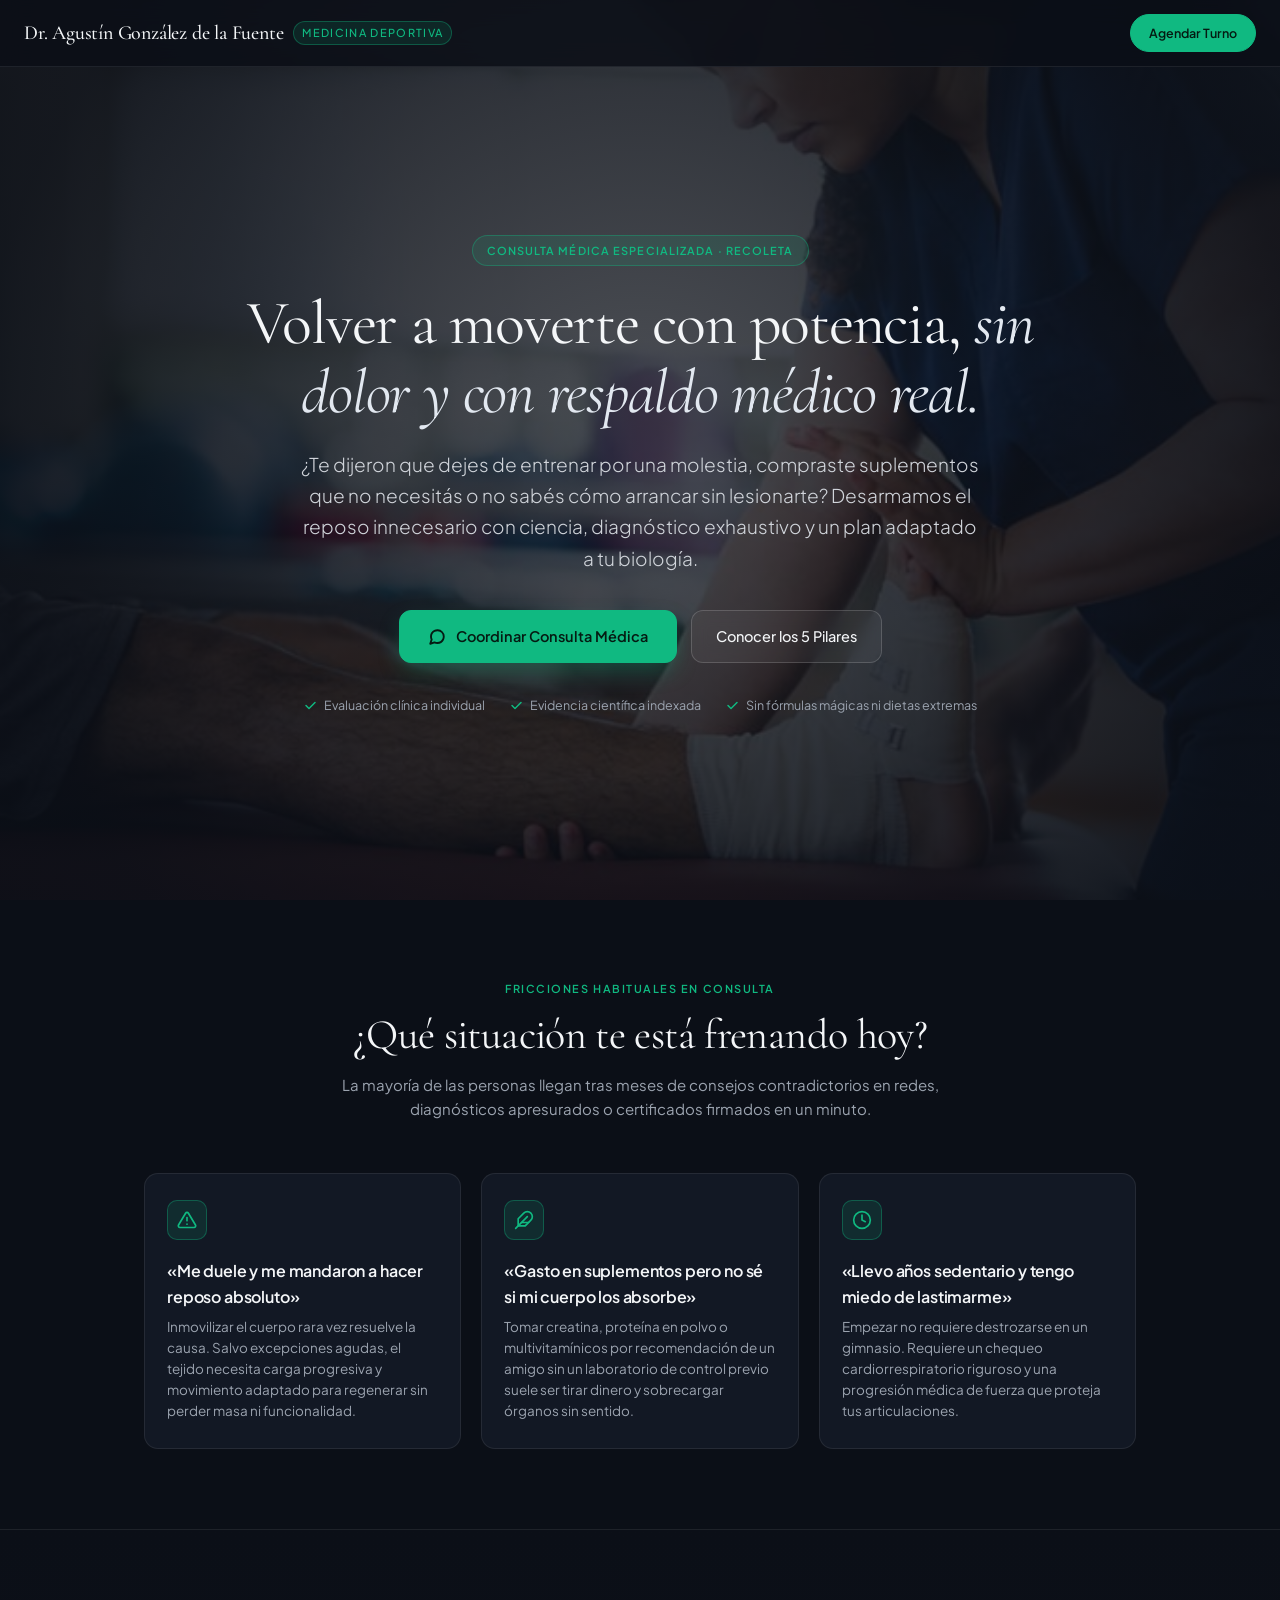
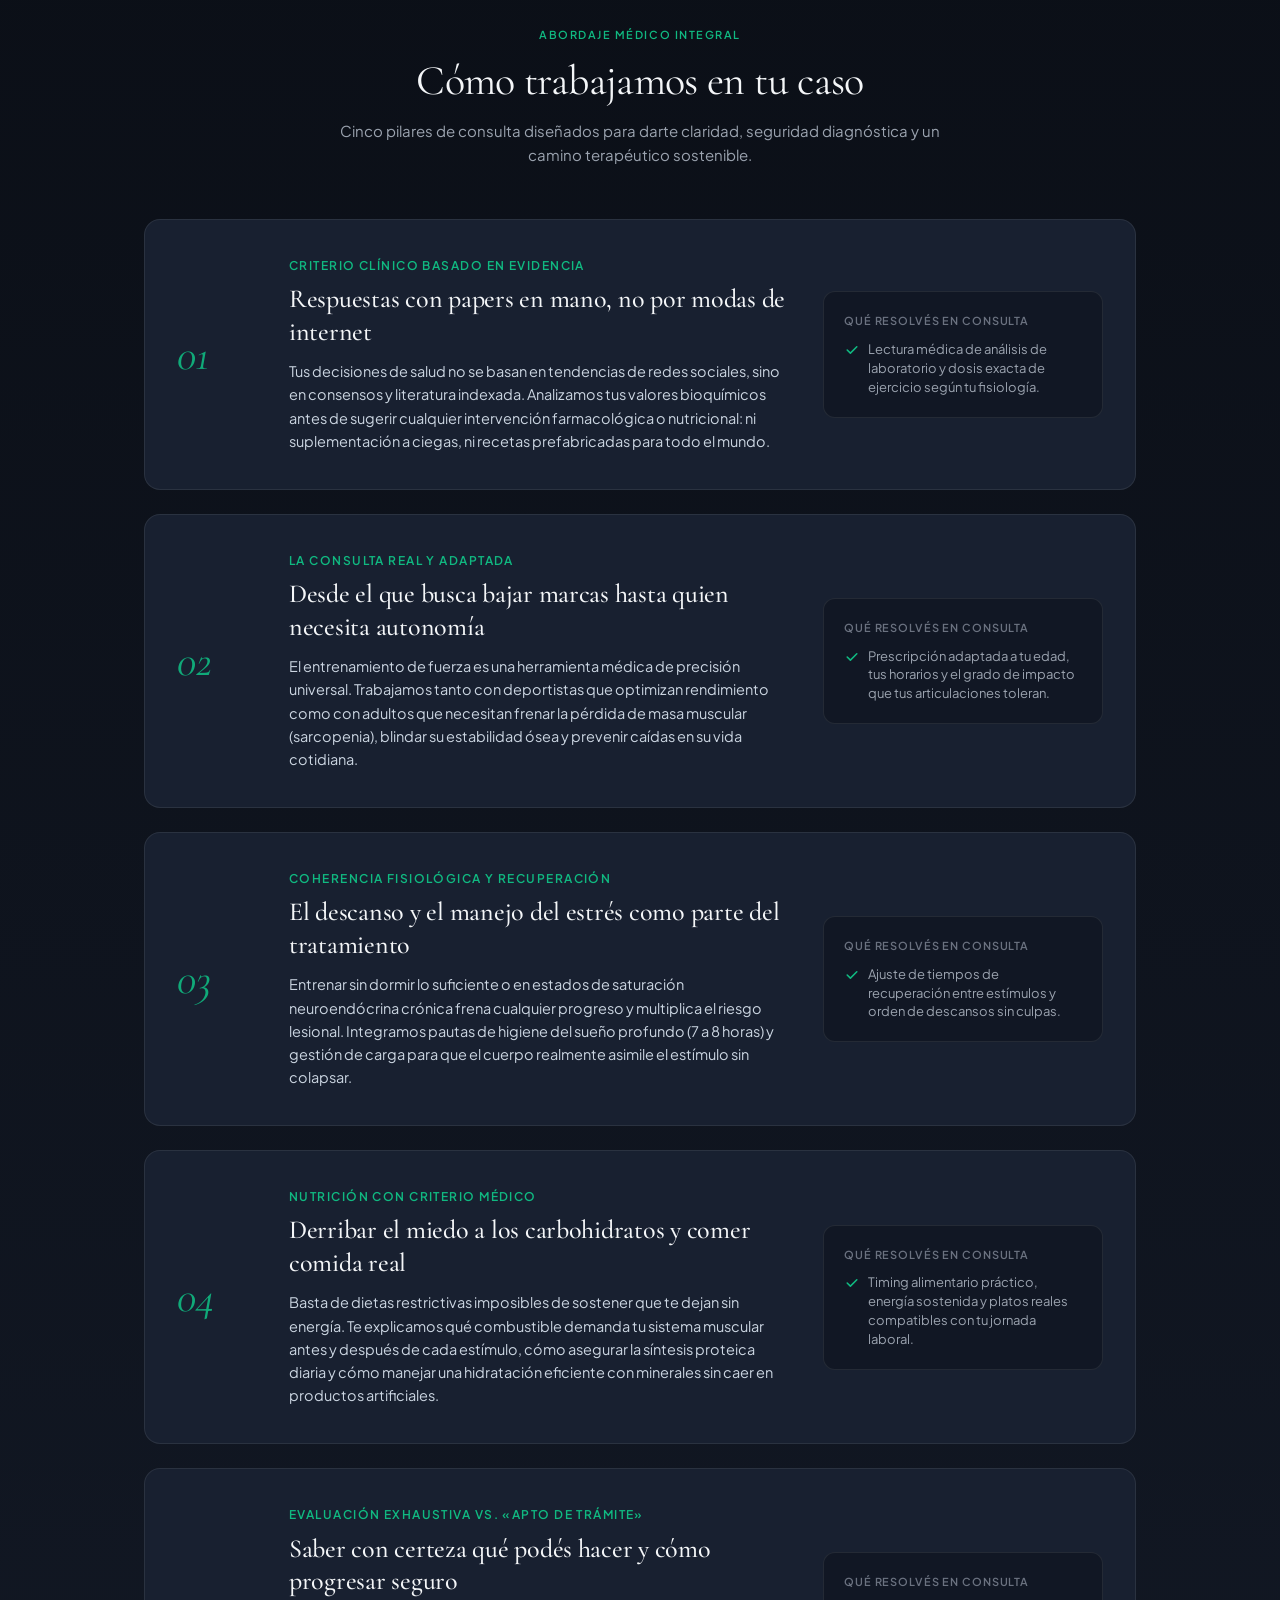
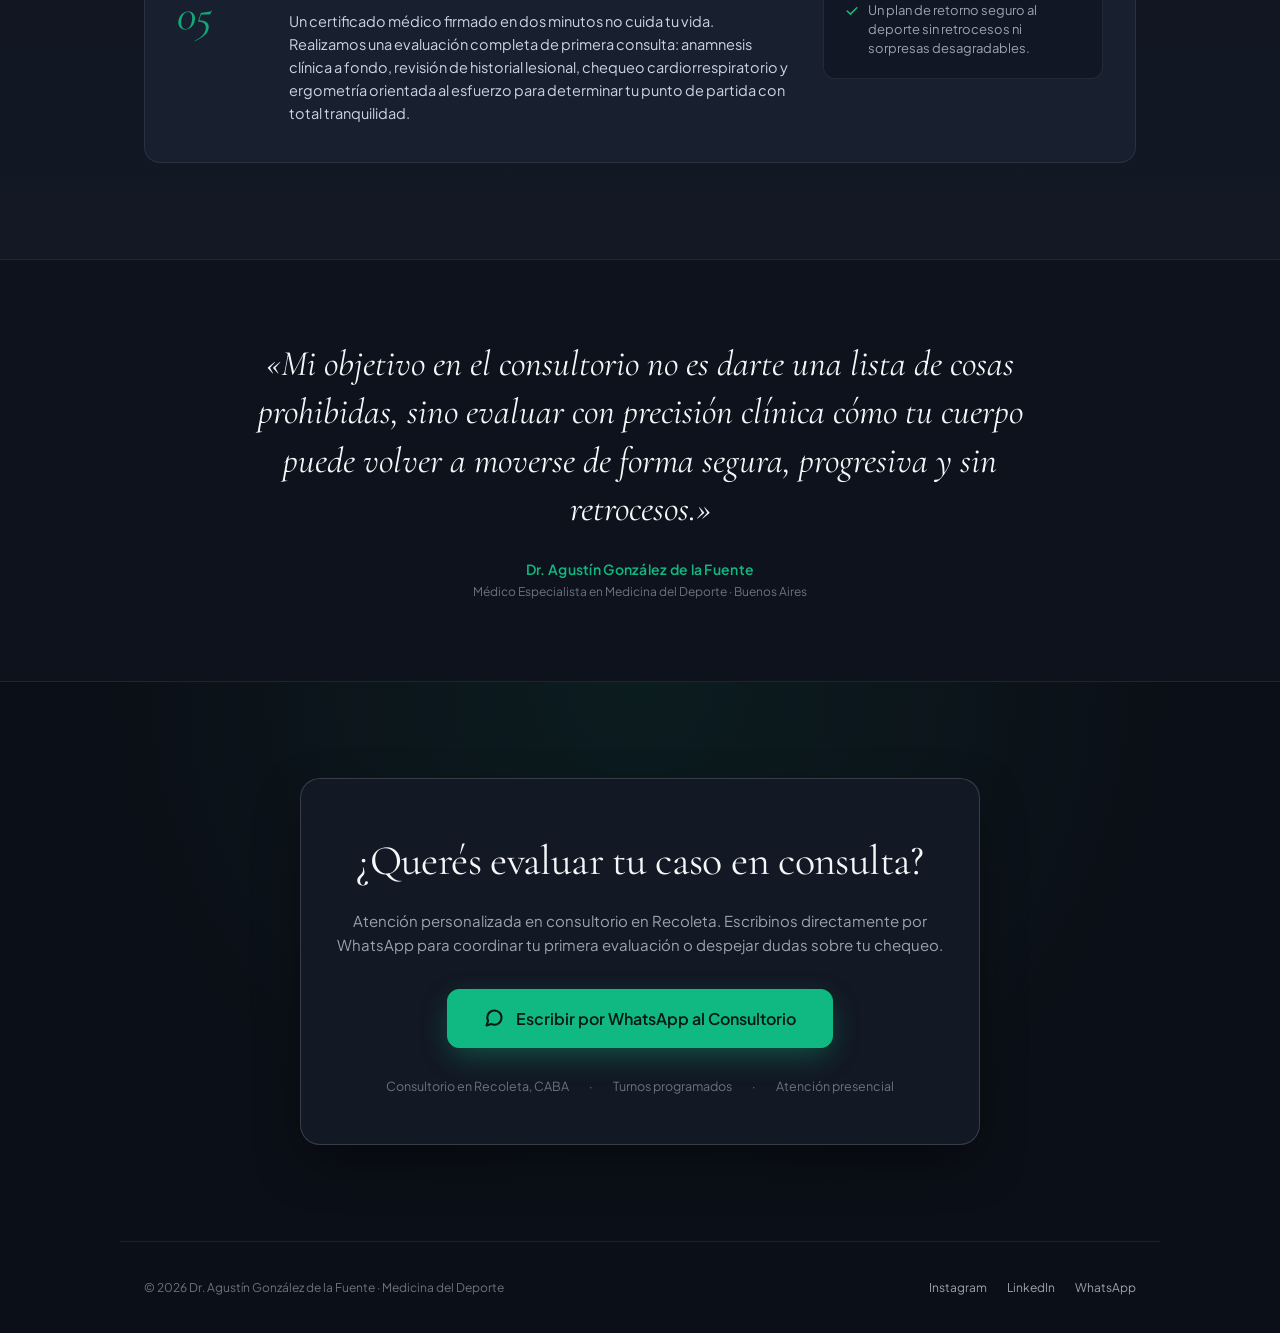
==== commit 4eb7ab7c: "Update index.html" ====
--- a/index.html
+++ b/index.html
@@ -364,4 +364,561 @@
     }
 
     .eje-card:hover {
-      background: var(--
+      background: var(--bg-card-hover);
+      border-color: var(--line-strong);
+    }
+
+    .eje-num {
+      font-family: var(--serif);
+      font-size: 44px;
+      font-weight: 400;
+      font-style: italic;
+      color: var(--accent-green);
+      line-height: 1;
+      opacity: 0.9;
+    }
+
+    .eje-body h3 {
+      font-size: 12px;
+      text-transform: uppercase;
+      letter-spacing: 0.12em;
+      color: var(--accent-green);
+      font-weight: 600;
+      margin-bottom: 8px;
+    }
+
+    .eje-body h4 {
+      font-family: var(--serif);
+      font-size: 26px;
+      font-weight: 500;
+      line-height: 1.25;
+      color: var(--text-main);
+      letter-spacing: -0.01em;
+      margin-bottom: 12px;
+    }
+
+    .eje-body p {
+      font-size: 14.5px;
+      color: #CBD5E1;
+      line-height: 1.6;
+    }
+
+    .eje-aside {
+      background: rgba(11, 15, 23, 0.45);
+      border: 1px solid var(--line);
+      border-radius: 12px;
+      padding: 20px;
+    }
+
+    .eje-aside-title {
+      font-size: 11px;
+      text-transform: uppercase;
+      letter-spacing: 0.08em;
+      color: var(--text-faint);
+      margin-bottom: 10px;
+      font-weight: 600;
+    }
+
+    .eje-aside-point {
+      display: flex;
+      align-items: flex-start;
+      gap: 8px;
+      font-size: 13px;
+      color: var(--text-muted);
+      line-height: 1.45;
+    }
+
+    .eje-aside-point svg {
+      flex-shrink: 0;
+      color: var(--accent-green);
+      margin-top: 2px;
+    }
+
+    /* Manifiesto / Cita Médica Central */
+    .section-cita {
+      padding: 80px 0;
+      border-top: 1px solid var(--line);
+      border-bottom: 1px solid var(--line);
+      background: #0D121D;
+      text-align: center;
+    }
+
+    .cita-box {
+      max-width: 780px;
+      margin: 0 auto;
+    }
+
+    .cita-texto {
+      font-family: var(--serif);
+      font-size: clamp(24px, 3.2vw, 36px);
+      line-height: 1.35;
+      font-weight: 400;
+      font-style: italic;
+      color: var(--text-main);
+      margin-bottom: 24px;
+    }
+
+    .cita-autor {
+      font-size: 14px;
+      font-weight: 600;
+      color: var(--accent-green);
+      letter-spacing: 0.02em;
+    }
+
+    .cita-cargo {
+      font-size: 12px;
+      color: var(--text-faint);
+      margin-top: 2px;
+    }
+
+    /* Consulta y Conversión Directa */
+    .section-conversion {
+      padding: 96px 0;
+      text-align: center;
+      background: radial-gradient(circle at top, rgba(16, 185, 129, 0.08) 0%, transparent 65%);
+    }
+
+    .box-conversion {
+      max-width: 680px;
+      margin: 0 auto;
+      background: var(--bg-surface);
+      border: 1px solid var(--line-strong);
+      border-radius: 20px;
+      padding: 48px 36px;
+      box-shadow: 0 20px 50px -10px rgba(0, 0, 0, 0.5);
+    }
+
+    .box-conversion h2 {
+      font-family: var(--serif);
+      font-size: clamp(30px, 3.6vw, 42px);
+      font-weight: 400;
+      margin-bottom: 14px;
+      letter-spacing: -0.015em;
+    }
+
+    .box-conversion p {
+      font-size: 15px;
+      color: var(--text-muted);
+      line-height: 1.6;
+      margin-bottom: 32px;
+    }
+
+    .btn-agenda-grande {
+      display: inline-flex;
+      align-items: center;
+      gap: 12px;
+      padding: 16px 36px;
+      border-radius: 12px;
+      font-size: 16px;
+      font-weight: 600;
+      text-decoration: none;
+      background: var(--accent-green);
+      color: #051A12;
+      border: 1px solid var(--accent-green);
+      transition: all 0.25s ease;
+      box-shadow: 0 10px 30px -5px rgba(16, 185, 129, 0.4);
+    }
+
+    .btn-agenda-grande:hover {
+      background: #0ea372;
+      transform: translateY(-2px);
+      box-shadow: 0 16px 36px -5px rgba(16, 185, 129, 0.5);
+    }
+
+    .info-consultorio {
+      margin-top: 28px;
+      display: flex;
+      justify-content: center;
+      gap: 20px;
+      flex-wrap: wrap;
+      font-size: 12.5px;
+      color: var(--text-faint);
+    }
+
+    /* Footer */
+    .footer {
+      border-top: 1px solid var(--line);
+      padding: 36px 24px;
+      font-size: 12px;
+      color: var(--text-faint);
+      display: flex;
+      justify-content: space-between;
+      align-items: center;
+      max-width: 1040px;
+      margin: 0 auto;
+      flex-wrap: wrap;
+      gap: 16px;
+    }
+
+    .footer-links a {
+      color: var(--text-muted);
+      text-decoration: none;
+      margin-left: 18px;
+      transition: color 0.2s ease;
+    }
+
+    .footer-links a:hover {
+      color: var(--accent-green);
+    }
+
+    /* Botón Flotante Mobile */
+    .btn-flotante-mobile {
+      display: none;
+      position: fixed;
+      bottom: 20px;
+      left: 20px;
+      right: 20px;
+      z-index: 99;
+      background: var(--accent-green);
+      color: #051A12;
+      font-weight: 700;
+      font-size: 15px;
+      padding: 14px 20px;
+      border-radius: 14px;
+      text-align: center;
+      text-decoration: none;
+      box-shadow: 0 12px 30px rgba(0, 0, 0, 0.7);
+      align-items: center;
+      justify-content: center;
+      gap: 8px;
+    }
+
+    /* Responsive */
+    @media (max-width: 900px) {
+      .grid-frustraciones {
+        grid-template-columns: 1fr;
+      }
+
+      .eje-card {
+        grid-template-columns: 1fr;
+        gap: 20px;
+        padding: 28px 24px;
+      }
+
+      .eje-num {
+        font-size: 32px;
+      }
+
+      .eje-aside {
+        margin-top: 8px;
+      }
+    }
+
+    @media (max-width: 640px) {
+      .topbar {
+        padding: 12px 16px;
+      }
+
+      .topbar-brand span {
+        display: none;
+      }
+
+      .hero {
+        padding: 100px 16px 60px;
+      }
+
+      .hero-ctas {
+        flex-direction: column;
+        align-items: stretch;
+      }
+
+      .btn-hero-primary, .btn-hero-secondary {
+        justify-content: center;
+      }
+
+      .box-conversion {
+        padding: 32px 20px;
+      }
+
+      .btn-flotante-mobile {
+        display: flex;
+      }
+
+      body {
+        padding-bottom: 70px;
+      }
+
+      .footer {
+        flex-direction: column;
+        align-items: flex-start;
+      }
+
+      .footer-links a {
+        margin-left: 0;
+        margin-right: 16px;
+      }
+    }
+  </style>
+</head>
+<body>
+
+  <!-- Barra Superior -->
+  <header class="topbar">
+    <a href="#" class="topbar-brand">
+      Dr. Agustín González de la Fuente
+      <span>Medicina Deportiva</span>
+    </a>
+    <div class="topbar-actions">
+      <a href="https://wa.me/5491125468053?text=Hola%20Dr.%20Agust%C3%ADn,%20quisiera%20coordinar%20una%20consulta%20m%C3%A9dica." class="btn-topbar" target="_blank" rel="noopener">
+        <span>Agendar Turno</span>
+      </a>
+    </div>
+  </header>
+
+  <!-- Hero enfocado en el dolor del paciente -->
+  <section class="hero">
+    <div class="hero-overlay"></div>
+    <div class="hero-container">
+      <div class="pill-urgencia">Consulta Médica Especializada · Recoleta</div>
+      <h1 class="hero-title">
+        Volver a moverte con potencia, <em>sin dolor y con respaldo médico real.</em>
+      </h1>
+      <p class="hero-copy">
+        ¿Te dijeron que dejes de entrenar por una molestia, compraste suplementos que no necesitás o no sabés cómo arrancar sin lesionarte? Desarmamos el reposo innecesario con ciencia, diagnóstico exhaustivo y un plan adaptado a tu biología.
+      </p>
+      <div class="hero-ctas">
+        <a href="https://wa.me/5491125468053?text=Hola%20Dr.%20Agust%C3%ADn,%20quiero%20hacer%20una%20primera%20consulta%20deportol%C3%B3gica." class="btn-hero-primary" target="_blank" rel="noopener">
+          <svg width="18" height="18" viewBox="0 0 24 24" fill="none" stroke="currentColor" stroke-width="2.5" stroke-linecap="round" stroke-linejoin="round">
+            <path d="M21 11.5a8.38 8.38 0 0 1-.9 3.8 8.5 8.5 0 0 1-7.6 4.7 8.38 8.38 0 0 1-3.8-.9L3 21l1.9-5.7a8.38 8.38 0 0 1-.9-3.8 8.5 8.5 0 0 1 4.7-7.6 8.38 8.38 0 0 1 3.8-.9h.5a8.48 8.48 0 0 1 8 8v.5z"/>
+          </svg>
+          Coordinar Consulta Médica
+        </a>
+        <a href="#soluciones" class="btn-hero-secondary">
+          Conocer los 5 Pilares
+        </a>
+      </div>
+      <div class="hero-specs">
+        <div class="hero-spec-item">
+          <svg width="15" height="15" viewBox="0 0 20 20" fill="currentColor"><path fill-rule="evenodd" d="M16.707 5.293a1 1 0 010 1.414l-8 8a1 1 0 01-1.414 0l-4-4a1 1 0 011.414-1.414L8 12.586l7.293-7.293a1 1 0 011.414 0z" clip-rule="evenodd"/></svg>
+          Evaluación clínica individual
+        </div>
+        <div class="hero-spec-item">
+          <svg width="15" height="15" viewBox="0 0 20 20" fill="currentColor"><path fill-rule="evenodd" d="M16.707 5.293a1 1 0 010 1.414l-8 8a1 1 0 01-1.414 0l-4-4a1 1 0 011.414-1.414L8 12.586l7.293-7.293a1 1 0 011.414 0z" clip-rule="evenodd"/></svg>
+          Evidencia científica indexada
+        </div>
+        <div class="hero-spec-item">
+          <svg width="15" height="15" viewBox="0 0 20 20" fill="currentColor"><path fill-rule="evenodd" d="M16.707 5.293a1 1 0 010 1.414l-8 8a1 1 0 01-1.414 0l-4-4a1 1 0 011.414-1.414L8 12.586l7.293-7.293a1 1 0 011.414 0z" clip-rule="evenodd"/></svg>
+          Sin fórmulas mágicas ni dietas extremas
+        </div>
+      </div>
+    </div>
+  </section>
+
+  <!-- Fricciones comunes que traen los pacientes a consulta -->
+  <section class="section-frustraciones">
+    <div class="container">
+      <div class="section-header">
+        <div class="section-tag">Fricciones habituales en consulta</div>
+        <h2 class="section-title">¿Qué situación te está frenando hoy?</h2>
+        <p class="section-subtitle">La mayoría de las personas llegan tras meses de consejos contradictorios en redes, diagnósticos apresurados o certificados firmados en un minuto.</p>
+      </div>
+
+      <div class="grid-frustraciones">
+        <div class="card-frustracion">
+          <div class="icono-foco">
+            <svg width="20" height="20" viewBox="0 0 24 24" fill="none" stroke="currentColor" stroke-width="2" stroke-linecap="round" stroke-linejoin="round">
+              <path d="M10.29 3.86L1.82 18a2 2 0 0 0 1.71 3h16.94a2 2 0 0 0 1.71-3L13.71 3.86a2 2 0 0 0-3.42 0z"/>
+              <line x1="12" y1="9" x2="12" y2="13"/>
+              <line x1="12" y1="17" x2="12.01" y2="17"/>
+            </svg>
+          </div>
+          <h3>«Me duele y me mandaron a hacer reposo absoluto»</h3>
+          <p>Inmovilizar el cuerpo rara vez resuelve la causa. Salvo excepciones agudas, el tejido necesita carga progresiva y movimiento adaptado para regenerar sin perder masa ni funcionalidad.</p>
+        </div>
+
+        <div class="card-frustracion">
+          <div class="icono-foco">
+            <svg width="20" height="20" viewBox="0 0 24 24" fill="none" stroke="currentColor" stroke-width="2" stroke-linecap="round" stroke-linejoin="round">
+              <path d="M20.24 12.24a6 6 0 0 0-8.49-8.49L5 10.5V19h8.5z"/>
+              <line x1="16" y1="8" x2="2" y2="22"/>
+              <line x1="17.5" y1="15" x2="9" y2="15"/>
+            </svg>
+          </div>
+          <h3>«Gasto en suplementos pero no sé si mi cuerpo los absorbe»</h3>
+          <p>Tomar creatina, proteína en polvo o multivitamínicos por recomendación de un amigo sin un laboratorio de control previo suele ser tirar dinero y sobrecargar órganos sin sentido.</p>
+        </div>
+
+        <div class="card-frustracion">
+          <div class="icono-foco">
+            <svg width="20" height="20" viewBox="0 0 24 24" fill="none" stroke="currentColor" stroke-width="2" stroke-linecap="round" stroke-linejoin="round">
+              <circle cx="12" cy="12" r="10"/>
+              <polyline points="12 6 12 12 16 14"/>
+            </svg>
+          </div>
+          <h3>«Llevo años sedentario y tengo miedo de lastimarme»</h3>
+          <p>Empezar no requiere destrozarse en un gimnasio. Requiere un chequeo cardiorrespiratorio riguroso y una progresión médica de fuerza que proteja tus articulaciones.</p>
+        </div>
+      </div>
+    </div>
+  </section>
+
+  <!-- Los 5 Ejes Clínicos -->
+  <section class="section-ejes" id="soluciones">
+    <div class="container">
+      <div class="section-header">
+        <div class="section-tag">Abordaje Médico Integral</div>
+        <h2 class="section-title">Cómo trabajamos en tu caso</h2>
+        <p class="section-subtitle">Cinco pilares de consulta diseñados para darte claridad, seguridad diagnóstica y un camino terapéutico sostenible.</p>
+      </div>
+
+      <div class="grid-ejes">
+        
+        <!-- EJE 01 -->
+        <article class="eje-card">
+          <div class="eje-num">01</div>
+          <div class="eje-body">
+            <h3>Criterio Clínico Basado en Evidencia</h3>
+            <h4>Respuestas con papers en mano, no por modas de internet</h4>
+            <p>
+              Tus decisiones de salud no se basan en tendencias de redes sociales, sino en consensos y literatura indexada. Analizamos tus valores bioquímicos antes de sugerir cualquier intervención farmacológica o nutricional: ni suplementación a ciegas, ni recetas prefabricadas para todo el mundo.
+            </p>
+          </div>
+          <div class="eje-aside">
+            <div class="eje-aside-title">Qué resolvés en consulta</div>
+            <div class="eje-aside-point">
+              <svg width="16" height="16" viewBox="0 0 20 20" fill="currentColor"><path fill-rule="evenodd" d="M16.707 5.293a1 1 0 010 1.414l-8 8a1 1 0 01-1.414 0l-4-4a1 1 0 011.414-1.414L8 12.586l7.293-7.293a1 1 0 011.414 0z" clip-rule="evenodd"/></svg>
+              <span>Lectura médica de análisis de laboratorio y dosis exacta de ejercicio según tu fisiología.</span>
+            </div>
+          </div>
+        </article>
+
+        <!-- EJE 02 -->
+        <article class="eje-card">
+          <div class="eje-num">02</div>
+          <div class="eje-body">
+            <h3>La Consulta Real y Adaptada</h3>
+            <h4>Desde el que busca bajar marcas hasta quien necesita autonomía</h4>
+            <p>
+              El entrenamiento de fuerza es una herramienta médica de precisión universal. Trabajamos tanto con deportistas que optimizan rendimiento como con adultos que necesitan frenar la pérdida de masa muscular (sarcopenia), blindar su estabilidad ósea y prevenir caídas en su vida cotidiana.
+            </p>
+          </div>
+          <div class="eje-aside">
+            <div class="eje-aside-title">Qué resolvés en consulta</div>
+            <div class="eje-aside-point">
+              <svg width="16" height="16" viewBox="0 0 20 20" fill="currentColor"><path fill-rule="evenodd" d="M16.707 5.293a1 1 0 010 1.414l-8 8a1 1 0 01-1.414 0l-4-4a1 1 0 011.414-1.414L8 12.586l7.293-7.293a1 1 0 011.414 0z" clip-rule="evenodd"/></svg>
+              <span>Prescripción adaptada a tu edad, tus horarios y el grado de impacto que tus articulaciones toleran.</span>
+            </div>
+          </div>
+        </article>
+
+        <!-- EJE 03 -->
+        <article class="eje-card">
+          <div class="eje-num">03</div>
+          <div class="eje-body">
+            <h3>Coherencia Fisiológica y Recuperación</h3>
+            <h4>El descanso y el manejo del estrés como parte del tratamiento</h4>
+            <p>
+              Entrenar sin dormir lo suficiente o en estados de saturación neuroendócrina crónica frena cualquier progreso y multiplica el riesgo lesional. Integramos pautas de higiene del sueño profundo (7 a 8 horas) y gestión de carga para que el cuerpo realmente asimile el estímulo sin colapsar.
+            </p>
+          </div>
+          <div class="eje-aside">
+            <div class="eje-aside-title">Qué resolvés en consulta</div>
+            <div class="eje-aside-point">
+              <svg width="16" height="16" viewBox="0 0 20 20" fill="currentColor"><path fill-rule="evenodd" d="M16.707 5.293a1 1 0 010 1.414l-8 8a1 1 0 01-1.414 0l-4-4a1 1 0 011.414-1.414L8 12.586l7.293-7.293a1 1 0 011.414 0z" clip-rule="evenodd"/></svg>
+              <span>Ajuste de tiempos de recuperación entre estímulos y orden de descansos sin culpas.</span>
+            </div>
+          </div>
+        </article>
+
+        <!-- EJE 04 -->
+        <article class="eje-card">
+          <div class="eje-num">04</div>
+          <div class="eje-body">
+            <h3>Nutrición con Criterio Médico</h3>
+            <h4>Derribar el miedo a los carbohidratos y comer comida real</h4>
+            <p>
+              Basta de dietas restrictivas imposibles de sostener que te dejan sin energía. Te explicamos qué combustible demanda tu sistema muscular antes y después de cada estímulo, cómo asegurar la síntesis proteica diaria y cómo manejar una hidratación eficiente con minerales sin caer en productos artificiales.
+            </p>
+          </div>
+          <div class="eje-aside">
+            <div class="eje-aside-title">Qué resolvés en consulta</div>
+            <div class="eje-aside-point">
+              <svg width="16" height="16" viewBox="0 0 20 20" fill="currentColor"><path fill-rule="evenodd" d="M16.707 5.293a1 1 0 010 1.414l-8 8a1 1 0 01-1.414 0l-4-4a1 1 0 011.414-1.414L8 12.586l7.293-7.293a1 1 0 011.414 0z" clip-rule="evenodd"/></svg>
+              <span>Timing alimentario práctico, energía sostenida y platos reales compatibles con tu jornada laboral.</span>
+            </div>
+          </div>
+        </article>
+
+        <!-- EJE 05 -->
+        <article class="eje-card">
+          <div class="eje-num">05</div>
+          <div class="eje-body">
+            <h3>Evaluación Exhaustiva vs. «Apto de Trámite»</h3>
+            <h4>Saber con certeza qué podés hacer y cómo progresar seguro</h4>
+            <p>
+              Un certificado médico firmado en dos minutos no cuida tu vida. Realizamos una evaluación completa de primera consulta: anamnesis clínica a fondo, revisión de historial lesional, chequeo cardiorrespiratorio y ergometría orientada al esfuerzo para determinar tu punto de partida con total tranquilidad.
+            </p>
+          </div>
+          <div class="eje-aside">
+            <div class="eje-aside-title">Qué resolvés en consulta</div>
+            <div class="eje-aside-point">
+              <svg width="16" height="16" viewBox="0 0 20 20" fill="currentColor"><path fill-rule="evenodd" d="M16.707 5.293a1 1 0 010 1.414l-8 8a1 1 0 01-1.414 0l-4-4a1 1 0 011.414-1.414L8 12.586l7.293-7.293a1 1 0 011.414 0z" clip-rule="evenodd"/></svg>
+              <span>Un plan de retorno seguro al deporte sin retrocesos ni sorpresas desagradables.</span>
+            </div>
+          </div>
+        </article>
+
+      </div>
+    </div>
+  </section>
+
+  <!-- Cita central de autoridad y confianza -->
+  <section class="section-cita">
+    <div class="container">
+      <div class="cita-box">
+        <blockquote class="cita-texto">
+          «Mi objetivo en el consultorio no es darte una lista de cosas prohibidas, sino evaluar con precisión clínica cómo tu cuerpo puede volver a moverse de forma segura, progresiva y sin retrocesos.»
+        </blockquote>
+        <div class="cita-autor">Dr. Agustín González de la Fuente</div>
+        <div class="cita-cargo">Médico Especialista en Medicina del Deporte · Buenos Aires</div>
+      </div>
+    </div>
+  </section>
+
+  <!-- Caja de Conversión / Pauta -->
+  <section class="section-conversion" id="contacto">
+    <div class="container">
+      <div class="box-conversion">
+        <h2>¿Querés evaluar tu caso en consulta?</h2>
+        <p>
+          Atención personalizada en consultorio en Recoleta. Escribinos directamente por WhatsApp para coordinar tu primera evaluación o despejar dudas sobre tu chequeo.
+        </p>
+        <a href="https://wa.me/5491125468053?text=Hola%20Dr.%20Agust%C3%ADn,%20quisiera%20agendar%20una%20primera%20consulta%20m%C3%A9dica%20en%20el%20consultorio." class="btn-agenda-grande" target="_blank" rel="noopener">
+          <svg width="20" height="20" viewBox="0 0 24 24" fill="none" stroke="currentColor" stroke-width="2.5" stroke-linecap="round" stroke-linejoin="round">
+            <path d="M21 11.5a8.38 8.38 0 0 1-.9 3.8 8.5 8.5 0 0 1-7.6 4.7 8.38 8.38 0 0 1-3.8-.9L3 21l1.9-5.7a8.38 8.38 0 0 1-.9-3.8 8.5 8.5 0 0 1 4.7-7.6 8.38 8.38 0 0 1 3.8-.9h.5a8.48 8.48 0 0 1 8 8v.5z"/>
+          </svg>
+          Escribir por WhatsApp al Consultorio
+        </a>
+        <div class="info-consultorio">
+          <span>Consultorio en Recoleta, CABA</span>
+          <span>·</span>
+          <span>Turnos programados</span>
+          <span>·</span>
+          <span>Atención presencial</span>
+        </div>
+      </div>
+    </div>
+  </section>
+
+  <!-- Pie de página -->
+  <footer class="footer">
+    <div>
+      © 2026 Dr. Agustín González de la Fuente · Medicina del Deporte
+    </div>
+    <div class="footer-links">
+      <a href="https://www.instagram.com/deportologia.agustingdelaf" target="_blank" rel="noopener">Instagram</a>
+      <a href="https://www.linkedin.com/in/agustin-gonzalez-de-la-fuente" target="_blank" rel="noopener">LinkedIn</a>
+      <a href="https://wa.me/5491125468053" target="_blank" rel="noopener">WhatsApp</a>
+    </div>
+  </footer>
+
+  <!-- Botón Flotante para Tráfico Mobile (Pauta) -->
+  <a href="https://wa.me/5491125468053?text=Hola%20Dr.%20Agust%C3%ADn,%20te%20escribo%20desde%20la%20web%20para%20coordinar%20un%20turno." class="btn-flotante-mobile" target="_blank" rel="noopener">
+    <svg width="20" height="20" viewBox="0 0 24 24" fill="none" stroke="currentColor" stroke-width="2.5" stroke-linecap="round" stroke-linejoin="round">
+      <path d="M21 11.5a8.38 8.38 0 0 1-.9 3.8 8.5 8.5 0 0 1-7.6 4.7 8.38 8.38 0 0 1-3.8-.9L3 21l1.9-5.7a8.38 8.38 0 0 1-.9-3.8 8.5 8.5 0 0 1 4.7-7.6 8.38 8.38 0 0 1 3.8-.9h.5a8.48 8.48 0 0 1 8 8v.5z"/>
+    </svg>
+    Consultar por WhatsApp
+  </a>
+
+</body>
+</html>
